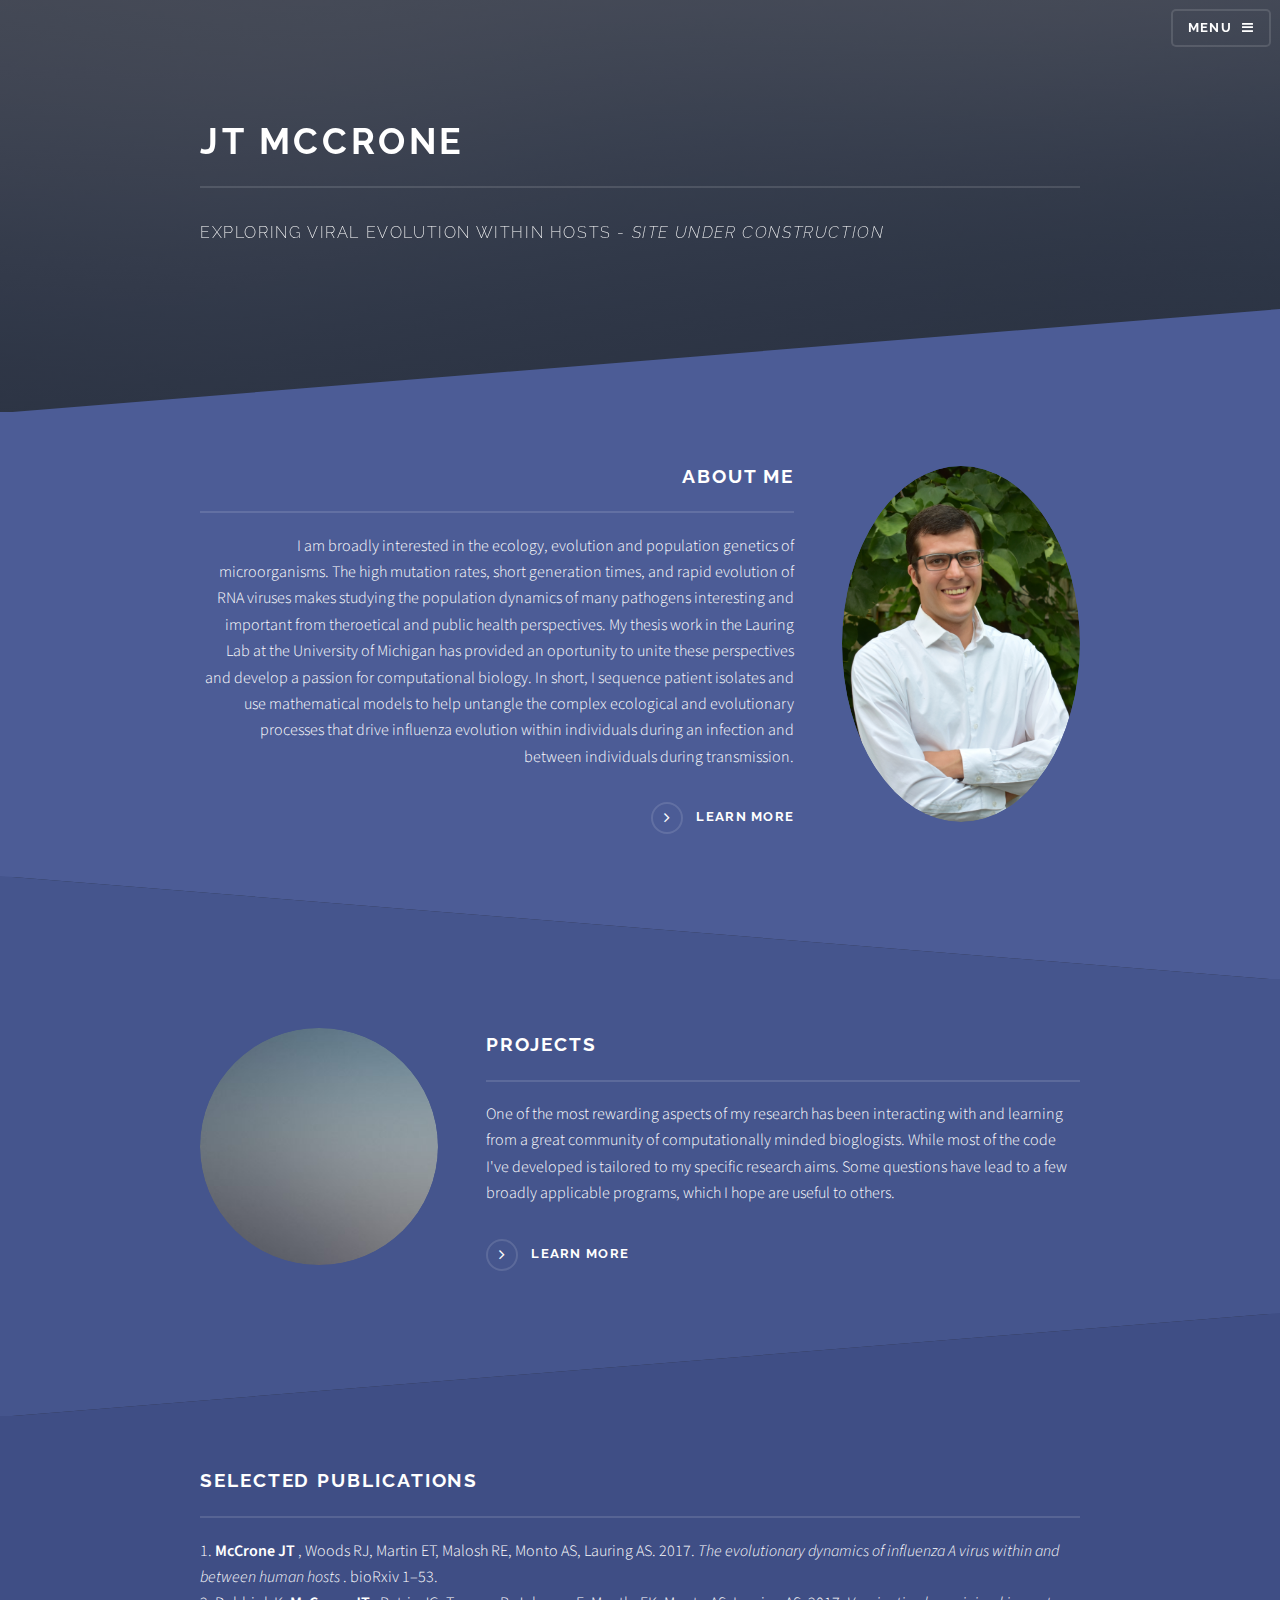
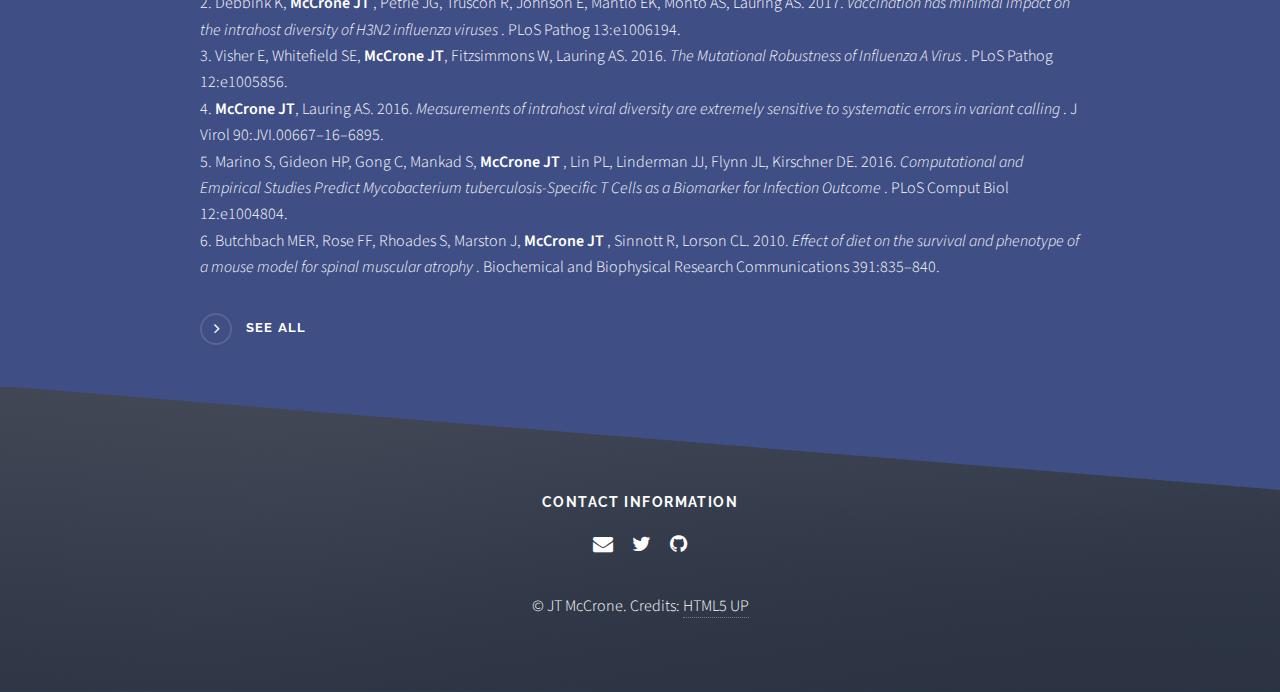
==== index.html @ f7bf87b3 "adding construction tag" ====
<!DOCTYPE HTML>
<!--
	Solid State by HTML5 UP
	html5up.net | @ajlkn
	Free for personal and commercial use under the CCA 3.0 license (html5up.net/license)
-->
<html>
	<head>
		<title> JT McCrone </title>
		<meta charset="utf-8" />
		<meta name="viewport" content="width=device-width, initial-scale=1" />
		<!--[if lte IE 8]><script src="assets/js/ie/html5shiv.js"></script><![endif]-->
		<link rel="stylesheet" href="assets/css/main.css" />
		<!--[if lte IE 9]><link rel="stylesheet" href="assets/css/ie9.css" /><![endif]-->
		<!--[if lte IE 8]><link rel="stylesheet" href="assets/css/ie8.css" /><![endif]-->
	</head>
	<body>

		<!-- Page Wrapper -->
			<div id="page-wrapper">

				<!-- Header -->
					<header id="header" class="alt">
						<h1><a href="index.html">JT McCrone</a></h1>
						<nav>
							<a href="#menu">Menu</a>
						</nav>
					</header>

				<!-- Menu -->
					<nav id="menu">
						<div class="inner">
							<h2>Menu</h2>
							<ul class="links">
								<li><a href="index.html">Home</a></li>
								<li><a href="generic.html">Generic</a></li>
								<li><a href="elements.html">Elements</a></li>
								<li><a href="#">Log In</a></li>
								<li><a href="#">Sign Up</a></li>
							</ul>
							<a href="#" class="close">Close</a>
						</div>
					</nav>

				<!-- Banner -->
					<section id="banner">
						<div class="inner">
							<!--<div class="logo"><span class="icon fa-sitemap"></span></div>-->
							<h2> JT McCrone </h2>
							<p>Exploring viral evolution within hosts - <em>Site under construction</em></p>
						</div>
					</section>

				<!-- Wrapper -->
					<section id="wrapper">

						<!-- One -->
							<section id="one" class="wrapper spotlight style1">
								<div class="inner">
									<a href="#" class="image"><img src="images/DSC_0481.jpg" alt="" /></a>
									<div class="content">
										<h2 class="major">About me</h2>
										<p> I am broadly interested in the ecology, evolution and population genetics of microorganisms. The high mutation rates, short generation times, and rapid evolution of RNA viruses makes studying the population dynamics of many pathogens interesting and important from theroetical and public health perspectives. My thesis work in the Lauring Lab at the University of Michigan has provided an oportunity to unite these perspectives and develop a passion for computational biology. In short, I sequence patient isolates and use mathematical models to help untangle the complex ecological and evolutionary processes that drive influenza evolution within individuals during an infection and between individuals during transmission. </p>
										<a href="#" class="special">Learn more</a>
									</div>
								</div>
							</section>

						<!-- Two -->
							<section id="two" class="wrapper alt spotlight style2">
								<div class="inner">
									 <a href="#" class="image"><img src="images/pic02.jpg" alt="" /></a> 
									<div class="content">
											<h2 class="major">Projects</h2>
										<p>One of the most rewarding aspects of my research has been interacting with and learning from a great community of computationally minded bioglogists. While most of the code I've developed is tailored to my specific research aims. Some questions have lead to a few broadly applicable programs, which I hope are useful to others. </p>
										<a href="https://github.com/jtmccr1" class="special">Learn more</a>
									</div>
								</div>
							</section>
						<!-- Three -->
							<section id="three" class="wrapper spotlight style3">
								<div class="inner">
									<div class="content">
										<h2 class="major"> Selected Publications</h2>
<p> 1.	<strong> McCrone JT </strong>, Woods RJ, Martin ET, Malosh RE, Monto AS, Lauring AS. 2017. <em>The evolutionary dynamics of influenza A virus within and between human hosts </em>. bioRxiv 1–53. </br>
2.	Debbink K, <strong>McCrone JT </strong>, Petrie JG, Truscon R, Johnson E, Mantlo EK, Monto AS, Lauring AS. 2017. <em>Vaccination has minimal impact on the intrahost diversity of H3N2 influenza viruses </em>. PLoS Pathog 13:e1006194. </br>
3.	Visher E, Whitefield SE, <strong> McCrone JT</strong>, Fitzsimmons W, Lauring AS. 2016. <em>The Mutational Robustness of Influenza A Virus </em>. PLoS Pathog 12:e1005856. </br>
4.	<strong> McCrone JT</strong>, Lauring AS. 2016. <em> Measurements of intrahost viral diversity are extremely sensitive to systematic errors in variant calling </em>. J Virol 90:JVI.00667–16–6895.</br>
5.	Marino S, Gideon HP, Gong C, Mankad S, <strong> McCrone JT </strong>, Lin PL, Linderman JJ, Flynn JL, Kirschner DE. 2016. <em> Computational and Empirical Studies Predict Mycobacterium tuberculosis-Specific T Cells as a Biomarker for Infection Outcome </em> . PLoS Comput Biol 12:e1004804.</br>
6.	Butchbach MER, Rose FF, Rhoades S, Marston J, <strong> McCrone JT </strong>, Sinnott R, Lorson CL. 2010. <em> Effect of diet on the survival and phenotype of a mouse model for spinal muscular atrophy </em>. Biochemical and Biophysical Research Communications 391:835–840. </p>
										<a href="https://scholar.google.com/citations?user=HDCpj5IAAAAJ&hl=en&citsig=AMstHGQBwgv67gTrCnXfxP-UuNE9uuhbTg" class="special">See all</a>
										
									</div>
								</div>
							</section>

					
				<footer id="footer">
      <h3> Contact information </h3>
				<ul class="icons">
				<li><a href="#" class="icon fa-envelope"><span class="label">email</span></a></li>
					<li><a href="https://twitter.com/McCroneIV" class="icon fa-twitter"><span class="label">Twitter</span></a></li>
          <li><a href="https://github.com/jtmccr1" class="icon fa-github"><span class="label">github</span></a></li>
				</ul> 
				<p class="copyright">&copy; JT McCrone. Credits: <a href="http://html5up.net">HTML5 UP</a></p>
			</footer>

		<!-- Scripts -->
			<script src="assets/js/skel.min.js"></script>
			<script src="assets/js/jquery.min.js"></script>
			<script src="assets/js/jquery.scrollex.min.js"></script>
			<script src="assets/js/util.js"></script>
			<!--[if lte IE 8]><script src="assets/js/ie/respond.min.js"></script><![endif]-->
			<script src="assets/js/main.js"></script>

	</body>
</html>
---- assets/css/main.css ----
@import url(font-awesome.min.css);
@import url("https://fonts.googleapis.com/css?family=Raleway:200,700|Source+Sans+Pro:300,600,300italic,600italic");

/*
	Solid State by HTML5 UP
	html5up.net | @ajlkn
	Free for personal and commercial use under the CCA 3.0 license (html5up.net/license)
*/

/* Reset */

	html, body, div, span, applet, object, iframe, h1, h2, h3, h4, h5, h6, p, blockquote, pre, a, abbr, acronym, address, big, cite, code, del, dfn, em, img, ins, kbd, q, s, samp, small, strike, strong, sub, sup, tt, var, b, u, i, center, dl, dt, dd, ol, ul, li, fieldset, form, label, legend, table, caption, tbody, tfoot, thead, tr, th, td, article, aside, canvas, details, embed, figure, figcaption, footer, header, hgroup, menu, nav, output, ruby, section, summary, time, mark, audio, video {
		margin: 0;
		padding: 0;
		border: 0;
		font-size: 100%;
		font: inherit;
		vertical-align: baseline;
	}

	article, aside, details, figcaption, figure, footer, header, hgroup, menu, nav, section {
		display: block;
	}

	body {
		line-height: 1;
	}

	ol, ul {
		list-style: none;
	}

	blockquote, q {
		quotes: none;
	}

	blockquote:before, blockquote:after, q:before, q:after {
		content: '';
		content: none;
	}

	table {
		border-collapse: collapse;
		border-spacing: 0;
	}

	body {
		-webkit-text-size-adjust: none;
	}

/* Box Model */

	*, *:before, *:after {
		-moz-box-sizing: border-box;
		-webkit-box-sizing: border-box;
		box-sizing: border-box;
	}

/* Grid */

	.row {
		border-bottom: solid 1px transparent;
		-moz-box-sizing: border-box;
		-webkit-box-sizing: border-box;
		box-sizing: border-box;
	}

	.row > * {
		float: left;
		-moz-box-sizing: border-box;
		-webkit-box-sizing: border-box;
		box-sizing: border-box;
	}

	.row:after, .row:before {
		content: '';
		display: block;
		clear: both;
		height: 0;
	}

	.row.uniform > * > :first-child {
		margin-top: 0;
	}

	.row.uniform > * > :last-child {
		margin-bottom: 0;
	}

	.row.\30 \25 > * {
		padding: 0 0 0 0em;
	}

	.row.\30 \25 {
		margin: 0 0 -1px 0em;
	}

	.row.uniform.\30 \25 > * {
		padding: 0em 0 0 0em;
	}

	.row.uniform.\30 \25 {
		margin: 0em 0 -1px 0em;
	}

	.row > * {
		padding: 0 0 0 1.75em;
	}

	.row {
		margin: 0 0 -1px -1.75em;
	}

	.row.uniform > * {
		padding: 1.75em 0 0 1.75em;
	}

	.row.uniform {
		margin: -1.75em 0 -1px -1.75em;
	}

	.row.\32 00\25 > * {
		padding: 0 0 0 3.5em;
	}

	.row.\32 00\25 {
		margin: 0 0 -1px -3.5em;
	}

	.row.uniform.\32 00\25 > * {
		padding: 3.5em 0 0 3.5em;
	}

	.row.uniform.\32 00\25 {
		margin: -3.5em 0 -1px -3.5em;
	}

	.row.\31 50\25 > * {
		padding: 0 0 0 2.625em;
	}

	.row.\31 50\25 {
		margin: 0 0 -1px -2.625em;
	}

	.row.uniform.\31 50\25 > * {
		padding: 2.625em 0 0 2.625em;
	}

	.row.uniform.\31 50\25 {
		margin: -2.625em 0 -1px -2.625em;
	}

	.row.\35 0\25 > * {
		padding: 0 0 0 0.875em;
	}

	.row.\35 0\25 {
		margin: 0 0 -1px -0.875em;
	}

	.row.uniform.\35 0\25 > * {
		padding: 0.875em 0 0 0.875em;
	}

	.row.uniform.\35 0\25 {
		margin: -0.875em 0 -1px -0.875em;
	}

	.row.\32 5\25 > * {
		padding: 0 0 0 0.4375em;
	}

	.row.\32 5\25 {
		margin: 0 0 -1px -0.4375em;
	}

	.row.uniform.\32 5\25 > * {
		padding: 0.4375em 0 0 0.4375em;
	}

	.row.uniform.\32 5\25 {
		margin: -0.4375em 0 -1px -0.4375em;
	}

	.\31 2u, .\31 2u\24 {
		width: 100%;
		clear: none;
		margin-left: 0;
	}

	.\31 1u, .\31 1u\24 {
		width: 91.6666666667%;
		clear: none;
		margin-left: 0;
	}

	.\31 0u, .\31 0u\24 {
		width: 83.3333333333%;
		clear: none;
		margin-left: 0;
	}

	.\39 u, .\39 u\24 {
		width: 75%;
		clear: none;
		margin-left: 0;
	}

	.\38 u, .\38 u\24 {
		width: 66.6666666667%;
		clear: none;
		margin-left: 0;
	}

	.\37 u, .\37 u\24 {
		width: 58.3333333333%;
		clear: none;
		margin-left: 0;
	}

	.\36 u, .\36 u\24 {
		width: 50%;
		clear: none;
		margin-left: 0;
	}

	.\35 u, .\35 u\24 {
		width: 41.6666666667%;
		clear: none;
		margin-left: 0;
	}

	.\34 u, .\34 u\24 {
		width: 33.3333333333%;
		clear: none;
		margin-left: 0;
	}

	.\33 u, .\33 u\24 {
		width: 25%;
		clear: none;
		margin-left: 0;
	}

	.\32 u, .\32 u\24 {
		width: 16.6666666667%;
		clear: none;
		margin-left: 0;
	}

	.\31 u, .\31 u\24 {
		width: 8.3333333333%;
		clear: none;
		margin-left: 0;
	}

	.\31 2u\24 + *,
	.\31 1u\24 + *,
	.\31 0u\24 + *,
	.\39 u\24 + *,
	.\38 u\24 + *,
	.\37 u\24 + *,
	.\36 u\24 + *,
	.\35 u\24 + *,
	.\34 u\24 + *,
	.\33 u\24 + *,
	.\32 u\24 + *,
	.\31 u\24 + * {
		clear: left;
	}

	.\-11u {
		margin-left: 91.66667%;
	}

	.\-10u {
		margin-left: 83.33333%;
	}

	.\-9u {
		margin-left: 75%;
	}

	.\-8u {
		margin-left: 66.66667%;
	}

	.\-7u {
		margin-left: 58.33333%;
	}

	.\-6u {
		margin-left: 50%;
	}

	.\-5u {
		margin-left: 41.66667%;
	}

	.\-4u {
		margin-left: 33.33333%;
	}

	.\-3u {
		margin-left: 25%;
	}

	.\-2u {
		margin-left: 16.66667%;
	}

	.\-1u {
		margin-left: 8.33333%;
	}

	@media screen and (max-width: 1680px) {

		.row > * {
			padding: 0 0 0 1.75em;
		}

		.row {
			margin: 0 0 -1px -1.75em;
		}

		.row.uniform > * {
			padding: 1.75em 0 0 1.75em;
		}

		.row.uniform {
			margin: -1.75em 0 -1px -1.75em;
		}

		.row.\32 00\25 > * {
			padding: 0 0 0 3.5em;
		}

		.row.\32 00\25 {
			margin: 0 0 -1px -3.5em;
		}

		.row.uniform.\32 00\25 > * {
			padding: 3.5em 0 0 3.5em;
		}

		.row.uniform.\32 00\25 {
			margin: -3.5em 0 -1px -3.5em;
		}

		.row.\31 50\25 > * {
			padding: 0 0 0 2.625em;
		}

		.row.\31 50\25 {
			margin: 0 0 -1px -2.625em;
		}

		.row.uniform.\31 50\25 > * {
			padding: 2.625em 0 0 2.625em;
		}

		.row.uniform.\31 50\25 {
			margin: -2.625em 0 -1px -2.625em;
		}

		.row.\35 0\25 > * {
			padding: 0 0 0 0.875em;
		}

		.row.\35 0\25 {
			margin: 0 0 -1px -0.875em;
		}

		.row.uniform.\35 0\25 > * {
			padding: 0.875em 0 0 0.875em;
		}

		.row.uniform.\35 0\25 {
			margin: -0.875em 0 -1px -0.875em;
		}

		.row.\32 5\25 > * {
			padding: 0 0 0 0.4375em;
		}

		.row.\32 5\25 {
			margin: 0 0 -1px -0.4375em;
		}

		.row.uniform.\32 5\25 > * {
			padding: 0.4375em 0 0 0.4375em;
		}

		.row.uniform.\32 5\25 {
			margin: -0.4375em 0 -1px -0.4375em;
		}

		.\31 2u\28xlarge\29, .\31 2u\24\28xlarge\29 {
			width: 100%;
			clear: none;
			margin-left: 0;
		}

		.\31 1u\28xlarge\29, .\31 1u\24\28xlarge\29 {
			width: 91.6666666667%;
			clear: none;
			margin-left: 0;
		}

		.\31 0u\28xlarge\29, .\31 0u\24\28xlarge\29 {
			width: 83.3333333333%;
			clear: none;
			margin-left: 0;
		}

		.\39 u\28xlarge\29, .\39 u\24\28xlarge\29 {
			width: 75%;
			clear: none;
			margin-left: 0;
		}

		.\38 u\28xlarge\29, .\38 u\24\28xlarge\29 {
			width: 66.6666666667%;
			clear: none;
			margin-left: 0;
		}

		.\37 u\28xlarge\29, .\37 u\24\28xlarge\29 {
			width: 58.3333333333%;
			clear: none;
			margin-left: 0;
		}

		.\36 u\28xlarge\29, .\36 u\24\28xlarge\29 {
			width: 50%;
			clear: none;
			margin-left: 0;
		}

		.\35 u\28xlarge\29, .\35 u\24\28xlarge\29 {
			width: 41.6666666667%;
			clear: none;
			margin-left: 0;
		}

		.\34 u\28xlarge\29, .\34 u\24\28xlarge\29 {
			width: 33.3333333333%;
			clear: none;
			margin-left: 0;
		}

		.\33 u\28xlarge\29, .\33 u\24\28xlarge\29 {
			width: 25%;
			clear: none;
			margin-left: 0;
		}

		.\32 u\28xlarge\29, .\32 u\24\28xlarge\29 {
			width: 16.6666666667%;
			clear: none;
			margin-left: 0;
		}

		.\31 u\28xlarge\29, .\31 u\24\28xlarge\29 {
			width: 8.3333333333%;
			clear: none;
			margin-left: 0;
		}

		.\31 2u\24\28xlarge\29 + *,
		.\31 1u\24\28xlarge\29 + *,
		.\31 0u\24\28xlarge\29 + *,
		.\39 u\24\28xlarge\29 + *,
		.\38 u\24\28xlarge\29 + *,
		.\37 u\24\28xlarge\29 + *,
		.\36 u\24\28xlarge\29 + *,
		.\35 u\24\28xlarge\29 + *,
		.\34 u\24\28xlarge\29 + *,
		.\33 u\24\28xlarge\29 + *,
		.\32 u\24\28xlarge\29 + *,
		.\31 u\24\28xlarge\29 + * {
			clear: left;
		}

		.\-11u\28xlarge\29 {
			margin-left: 91.66667%;
		}

		.\-10u\28xlarge\29 {
			margin-left: 83.33333%;
		}

		.\-9u\28xlarge\29 {
			margin-left: 75%;
		}

		.\-8u\28xlarge\29 {
			margin-left: 66.66667%;
		}

		.\-7u\28xlarge\29 {
			margin-left: 58.33333%;
		}

		.\-6u\28xlarge\29 {
			margin-left: 50%;
		}

		.\-5u\28xlarge\29 {
			margin-left: 41.66667%;
		}

		.\-4u\28xlarge\29 {
			margin-left: 33.33333%;
		}

		.\-3u\28xlarge\29 {
			margin-left: 25%;
		}

		.\-2u\28xlarge\29 {
			margin-left: 16.66667%;
		}

		.\-1u\28xlarge\29 {
			margin-left: 8.33333%;
		}

	}

	@media screen and (max-width: 1280px) {

		.row > * {
			padding: 0 0 0 1.75em;
		}

		.row {
			margin: 0 0 -1px -1.75em;
		}

		.row.uniform > * {
			padding: 1.75em 0 0 1.75em;
		}

		.row.uniform {
			margin: -1.75em 0 -1px -1.75em;
		}

		.row.\32 00\25 > * {
			padding: 0 0 0 3.5em;
		}

		.row.\32 00\25 {
			margin: 0 0 -1px -3.5em;
		}

		.row.uniform.\32 00\25 > * {
			padding: 3.5em 0 0 3.5em;
		}

		.row.uniform.\32 00\25 {
			margin: -3.5em 0 -1px -3.5em;
		}

		.row.\31 50\25 > * {
			padding: 0 0 0 2.625em;
		}

		.row.\31 50\25 {
			margin: 0 0 -1px -2.625em;
		}

		.row.uniform.\31 50\25 > * {
			padding: 2.625em 0 0 2.625em;
		}

		.row.uniform.\31 50\25 {
			margin: -2.625em 0 -1px -2.625em;
		}

		.row.\35 0\25 > * {
			padding: 0 0 0 0.875em;
		}

		.row.\35 0\25 {
			margin: 0 0 -1px -0.875em;
		}

		.row.uniform.\35 0\25 > * {
			padding: 0.875em 0 0 0.875em;
		}

		.row.uniform.\35 0\25 {
			margin: -0.875em 0 -1px -0.875em;
		}

		.row.\32 5\25 > * {
			padding: 0 0 0 0.4375em;
		}

		.row.\32 5\25 {
			margin: 0 0 -1px -0.4375em;
		}

		.row.uniform.\32 5\25 > * {
			padding: 0.4375em 0 0 0.4375em;
		}

		.row.uniform.\32 5\25 {
			margin: -0.4375em 0 -1px -0.4375em;
		}

		.\31 2u\28large\29, .\31 2u\24\28large\29 {
			width: 100%;
			clear: none;
			margin-left: 0;
		}

		.\31 1u\28large\29, .\31 1u\24\28large\29 {
			width: 91.6666666667%;
			clear: none;
			margin-left: 0;
		}

		.\31 0u\28large\29, .\31 0u\24\28large\29 {
			width: 83.3333333333%;
			clear: none;
			margin-left: 0;
		}

		.\39 u\28large\29, .\39 u\24\28large\29 {
			width: 75%;
			clear: none;
			margin-left: 0;
		}

		.\38 u\28large\29, .\38 u\24\28large\29 {
			width: 66.6666666667%;
			clear: none;
			margin-left: 0;
		}

		.\37 u\28large\29, .\37 u\24\28large\29 {
			width: 58.3333333333%;
			clear: none;
			margin-left: 0;
		}

		.\36 u\28large\29, .\36 u\24\28large\29 {
			width: 50%;
			clear: none;
			margin-left: 0;
		}

		.\35 u\28large\29, .\35 u\24\28large\29 {
			width: 41.6666666667%;
			clear: none;
			margin-left: 0;
		}

		.\34 u\28large\29, .\34 u\24\28large\29 {
			width: 33.3333333333%;
			clear: none;
			margin-left: 0;
		}

		.\33 u\28large\29, .\33 u\24\28large\29 {
			width: 25%;
			clear: none;
			margin-left: 0;
		}

		.\32 u\28large\29, .\32 u\24\28large\29 {
			width: 16.6666666667%;
			clear: none;
			margin-left: 0;
		}

		.\31 u\28large\29, .\31 u\24\28large\29 {
			width: 8.3333333333%;
			clear: none;
			margin-left: 0;
		}

		.\31 2u\24\28large\29 + *,
		.\31 1u\24\28large\29 + *,
		.\31 0u\24\28large\29 + *,
		.\39 u\24\28large\29 + *,
		.\38 u\24\28large\29 + *,
		.\37 u\24\28large\29 + *,
		.\36 u\24\28large\29 + *,
		.\35 u\24\28large\29 + *,
		.\34 u\24\28large\29 + *,
		.\33 u\24\28large\29 + *,
		.\32 u\24\28large\29 + *,
		.\31 u\24\28large\29 + * {
			clear: left;
		}

		.\-11u\28large\29 {
			margin-left: 91.66667%;
		}

		.\-10u\28large\29 {
			margin-left: 83.33333%;
		}

		.\-9u\28large\29 {
			margin-left: 75%;
		}

		.\-8u\28large\29 {
			margin-left: 66.66667%;
		}

		.\-7u\28large\29 {
			margin-left: 58.33333%;
		}

		.\-6u\28large\29 {
			margin-left: 50%;
		}

		.\-5u\28large\29 {
			margin-left: 41.66667%;
		}

		.\-4u\28large\29 {
			margin-left: 33.33333%;
		}

		.\-3u\28large\29 {
			margin-left: 25%;
		}

		.\-2u\28large\29 {
			margin-left: 16.66667%;
		}

		.\-1u\28large\29 {
			margin-left: 8.33333%;
		}

	}

	@media screen and (max-width: 980px) {

		.row > * {
			padding: 0 0 0 1.75em;
		}

		.row {
			margin: 0 0 -1px -1.75em;
		}

		.row.uniform > * {
			padding: 1.75em 0 0 1.75em;
		}

		.row.uniform {
			margin: -1.75em 0 -1px -1.75em;
		}

		.row.\32 00\25 > * {
			padding: 0 0 0 3.5em;
		}

		.row.\32 00\25 {
			margin: 0 0 -1px -3.5em;
		}

		.row.uniform.\32 00\25 > * {
			padding: 3.5em 0 0 3.5em;
		}

		.row.uniform.\32 00\25 {
			margin: -3.5em 0 -1px -3.5em;
		}

		.row.\31 50\25 > * {
			padding: 0 0 0 2.625em;
		}

		.row.\31 50\25 {
			margin: 0 0 -1px -2.625em;
		}

		.row.uniform.\31 50\25 > * {
			padding: 2.625em 0 0 2.625em;
		}

		.row.uniform.\31 50\25 {
			margin: -2.625em 0 -1px -2.625em;
		}

		.row.\35 0\25 > * {
			padding: 0 0 0 0.875em;
		}

		.row.\35 0\25 {
			margin: 0 0 -1px -0.875em;
		}

		.row.uniform.\35 0\25 > * {
			padding: 0.875em 0 0 0.875em;
		}

		.row.uniform.\35 0\25 {
			margin: -0.875em 0 -1px -0.875em;
		}

		.row.\32 5\25 > * {
			padding: 0 0 0 0.4375em;
		}

		.row.\32 5\25 {
			margin: 0 0 -1px -0.4375em;
		}

		.row.uniform.\32 5\25 > * {
			padding: 0.4375em 0 0 0.4375em;
		}

		.row.uniform.\32 5\25 {
			margin: -0.4375em 0 -1px -0.4375em;
		}

		.\31 2u\28medium\29, .\31 2u\24\28medium\29 {
			width: 100%;
			clear: none;
			margin-left: 0;
		}

		.\31 1u\28medium\29, .\31 1u\24\28medium\29 {
			width: 91.6666666667%;
			clear: none;
			margin-left: 0;
		}

		.\31 0u\28medium\29, .\31 0u\24\28medium\29 {
			width: 83.3333333333%;
			clear: none;
			margin-left: 0;
		}

		.\39 u\28medium\29, .\39 u\24\28medium\29 {
			width: 75%;
			clear: none;
			margin-left: 0;
		}

		.\38 u\28medium\29, .\38 u\24\28medium\29 {
			width: 66.6666666667%;
			clear: none;
			margin-left: 0;
		}

		.\37 u\28medium\29, .\37 u\24\28medium\29 {
			width: 58.3333333333%;
			clear: none;
			margin-left: 0;
		}

		.\36 u\28medium\29, .\36 u\24\28medium\29 {
			width: 50%;
			clear: none;
			margin-left: 0;
		}

		.\35 u\28medium\29, .\35 u\24\28medium\29 {
			width: 41.6666666667%;
			clear: none;
			margin-left: 0;
		}

		.\34 u\28medium\29, .\34 u\24\28medium\29 {
			width: 33.3333333333%;
			clear: none;
			margin-left: 0;
		}

		.\33 u\28medium\29, .\33 u\24\28medium\29 {
			width: 25%;
			clear: none;
			margin-left: 0;
		}

		.\32 u\28medium\29, .\32 u\24\28medium\29 {
			width: 16.6666666667%;
			clear: none;
			margin-left: 0;
		}

		.\31 u\28medium\29, .\31 u\24\28medium\29 {
			width: 8.3333333333%;
			clear: none;
			margin-left: 0;
		}

		.\31 2u\24\28medium\29 + *,
		.\31 1u\24\28medium\29 + *,
		.\31 0u\24\28medium\29 + *,
		.\39 u\24\28medium\29 + *,
		.\38 u\24\28medium\29 + *,
		.\37 u\24\28medium\29 + *,
		.\36 u\24\28medium\29 + *,
		.\35 u\24\28medium\29 + *,
		.\34 u\24\28medium\29 + *,
		.\33 u\24\28medium\29 + *,
		.\32 u\24\28medium\29 + *,
		.\31 u\24\28medium\29 + * {
			clear: left;
		}

		.\-11u\28medium\29 {
			margin-left: 91.66667%;
		}

		.\-10u\28medium\29 {
			margin-left: 83.33333%;
		}

		.\-9u\28medium\29 {
			margin-left: 75%;
		}

		.\-8u\28medium\29 {
			margin-left: 66.66667%;
		}

		.\-7u\28medium\29 {
			margin-left: 58.33333%;
		}

		.\-6u\28medium\29 {
			margin-left: 50%;
		}

		.\-5u\28medium\29 {
			margin-left: 41.66667%;
		}

		.\-4u\28medium\29 {
			margin-left: 33.33333%;
		}

		.\-3u\28medium\29 {
			margin-left: 25%;
		}

		.\-2u\28medium\29 {
			margin-left: 16.66667%;
		}

		.\-1u\28medium\29 {
			margin-left: 8.33333%;
		}

	}

	@media screen and (max-width: 736px) {

		.row > * {
			padding: 0 0 0 1.25em;
		}

		.row {
			margin: 0 0 -1px -1.25em;
		}

		.row.uniform > * {
			padding: 1.25em 0 0 1.25em;
		}

		.row.uniform {
			margin: -1.25em 0 -1px -1.25em;
		}

		.row.\32 00\25 > * {
			padding: 0 0 0 2.5em;
		}

		.row.\32 00\25 {
			margin: 0 0 -1px -2.5em;
		}

		.row.uniform.\32 00\25 > * {
			padding: 2.5em 0 0 2.5em;
		}

		.row.uniform.\32 00\25 {
			margin: -2.5em 0 -1px -2.5em;
		}

		.row.\31 50\25 > * {
			padding: 0 0 0 1.875em;
		}

		.row.\31 50\25 {
			margin: 0 0 -1px -1.875em;
		}

		.row.uniform.\31 50\25 > * {
			padding: 1.875em 0 0 1.875em;
		}

		.row.uniform.\31 50\25 {
			margin: -1.875em 0 -1px -1.875em;
		}

		.row.\35 0\25 > * {
			padding: 0 0 0 0.625em;
		}

		.row.\35 0\25 {
			margin: 0 0 -1px -0.625em;
		}

		.row.uniform.\35 0\25 > * {
			padding: 0.625em 0 0 0.625em;
		}

		.row.uniform.\35 0\25 {
			margin: -0.625em 0 -1px -0.625em;
		}

		.row.\32 5\25 > * {
			padding: 0 0 0 0.3125em;
		}

		.row.\32 5\25 {
			margin: 0 0 -1px -0.3125em;
		}

		.row.uniform.\32 5\25 > * {
			padding: 0.3125em 0 0 0.3125em;
		}

		.row.uniform.\32 5\25 {
			margin: -0.3125em 0 -1px -0.3125em;
		}

		.\31 2u\28small\29, .\31 2u\24\28small\29 {
			width: 100%;
			clear: none;
			margin-left: 0;
		}

		.\31 1u\28small\29, .\31 1u\24\28small\29 {
			width: 91.6666666667%;
			clear: none;
			margin-left: 0;
		}

		.\31 0u\28small\29, .\31 0u\24\28small\29 {
			width: 83.3333333333%;
			clear: none;
			margin-left: 0;
		}

		.\39 u\28small\29, .\39 u\24\28small\29 {
			width: 75%;
			clear: none;
			margin-left: 0;
		}

		.\38 u\28small\29, .\38 u\24\28small\29 {
			width: 66.6666666667%;
			clear: none;
			margin-left: 0;
		}

		.\37 u\28small\29, .\37 u\24\28small\29 {
			width: 58.3333333333%;
			clear: none;
			margin-left: 0;
		}

		.\36 u\28small\29, .\36 u\24\28small\29 {
			width: 50%;
			clear: none;
			margin-left: 0;
		}

		.\35 u\28small\29, .\35 u\24\28small\29 {
			width: 41.6666666667%;
			clear: none;
			margin-left: 0;
		}

		.\34 u\28small\29, .\34 u\24\28small\29 {
			width: 33.3333333333%;
			clear: none;
			margin-left: 0;
		}

		.\33 u\28small\29, .\33 u\24\28small\29 {
			width: 25%;
			clear: none;
			margin-left: 0;
		}

		.\32 u\28small\29, .\32 u\24\28small\29 {
			width: 16.6666666667%;
			clear: none;
			margin-left: 0;
		}

		.\31 u\28small\29, .\31 u\24\28small\29 {
			width: 8.3333333333%;
			clear: none;
			margin-left: 0;
		}

		.\31 2u\24\28small\29 + *,
		.\31 1u\24\28small\29 + *,
		.\31 0u\24\28small\29 + *,
		.\39 u\24\28small\29 + *,
		.\38 u\24\28small\29 + *,
		.\37 u\24\28small\29 + *,
		.\36 u\24\28small\29 + *,
		.\35 u\24\28small\29 + *,
		.\34 u\24\28small\29 + *,
		.\33 u\24\28small\29 + *,
		.\32 u\24\28small\29 + *,
		.\31 u\24\28small\29 + * {
			clear: left;
		}

		.\-11u\28small\29 {
			margin-left: 91.66667%;
		}

		.\-10u\28small\29 {
			margin-left: 83.33333%;
		}

		.\-9u\28small\29 {
			margin-left: 75%;
		}

		.\-8u\28small\29 {
			margin-left: 66.66667%;
		}

		.\-7u\28small\29 {
			margin-left: 58.33333%;
		}

		.\-6u\28small\29 {
			margin-left: 50%;
		}

		.\-5u\28small\29 {
			margin-left: 41.66667%;
		}

		.\-4u\28small\29 {
			margin-left: 33.33333%;
		}

		.\-3u\28small\29 {
			margin-left: 25%;
		}

		.\-2u\28small\29 {
			margin-left: 16.66667%;
		}

		.\-1u\28small\29 {
			margin-left: 8.33333%;
		}

	}

	@media screen and (max-width: 640px) {

		.row > * {
			padding: 0 0 0 1.25em;
		}

		.row {
			margin: 0 0 -1px -1.25em;
		}

		.row.uniform > * {
			padding: 1.25em 0 0 1.25em;
		}

		.row.uniform {
			margin: -1.25em 0 -1px -1.25em;
		}

		.row.\32 00\25 > * {
			padding: 0 0 0 2.5em;
		}

		.row.\32 00\25 {
			margin: 0 0 -1px -2.5em;
		}

		.row.uniform.\32 00\25 > * {
			padding: 2.5em 0 0 2.5em;
		}

		.row.uniform.\32 00\25 {
			margin: -2.5em 0 -1px -2.5em;
		}

		.row.\31 50\25 > * {
			padding: 0 0 0 1.875em;
		}

		.row.\31 50\25 {
			margin: 0 0 -1px -1.875em;
		}

		.row.uniform.\31 50\25 > * {
			padding: 1.875em 0 0 1.875em;
		}

		.row.uniform.\31 50\25 {
			margin: -1.875em 0 -1px -1.875em;
		}

		.row.\35 0\25 > * {
			padding: 0 0 0 0.625em;
		}

		.row.\35 0\25 {
			margin: 0 0 -1px -0.625em;
		}

		.row.uniform.\35 0\25 > * {
			padding: 0.625em 0 0 0.625em;
		}

		.row.uniform.\35 0\25 {
			margin: -0.625em 0 -1px -0.625em;
		}

		.row.\32 5\25 > * {
			padding: 0 0 0 0.3125em;
		}

		.row.\32 5\25 {
			margin: 0 0 -1px -0.3125em;
		}

		.row.uniform.\32 5\25 > * {
			padding: 0.3125em 0 0 0.3125em;
		}

		.row.uniform.\32 5\25 {
			margin: -0.3125em 0 -1px -0.3125em;
		}

		.\31 2u\28xsmall\29, .\31 2u\24\28xsmall\29 {
			width: 100%;
			clear: none;
			margin-left: 0;
		}

		.\31 1u\28xsmall\29, .\31 1u\24\28xsmall\29 {
			width: 91.6666666667%;
			clear: none;
			margin-left: 0;
		}

		.\31 0u\28xsmall\29, .\31 0u\24\28xsmall\29 {
			width: 83.3333333333%;
			clear: none;
			margin-left: 0;
		}

		.\39 u\28xsmall\29, .\39 u\24\28xsmall\29 {
			width: 75%;
			clear: none;
			margin-left: 0;
		}

		.\38 u\28xsmall\29, .\38 u\24\28xsmall\29 {
			width: 66.6666666667%;
			clear: none;
			margin-left: 0;
		}

		.\37 u\28xsmall\29, .\37 u\24\28xsmall\29 {
			width: 58.3333333333%;
			clear: none;
			margin-left: 0;
		}

		.\36 u\28xsmall\29, .\36 u\24\28xsmall\29 {
			width: 50%;
			clear: none;
			margin-left: 0;
		}

		.\35 u\28xsmall\29, .\35 u\24\28xsmall\29 {
			width: 41.6666666667%;
			clear: none;
			margin-left: 0;
		}

		.\34 u\28xsmall\29, .\34 u\24\28xsmall\29 {
			width: 33.3333333333%;
			clear: none;
			margin-left: 0;
		}

		.\33 u\28xsmall\29, .\33 u\24\28xsmall\29 {
			width: 25%;
			clear: none;
			margin-left: 0;
		}

		.\32 u\28xsmall\29, .\32 u\24\28xsmall\29 {
			width: 16.6666666667%;
			clear: none;
			margin-left: 0;
		}

		.\31 u\28xsmall\29, .\31 u\24\28xsmall\29 {
			width: 8.3333333333%;
			clear: none;
			margin-left: 0;
		}

		.\31 2u\24\28xsmall\29 + *,
		.\31 1u\24\28xsmall\29 + *,
		.\31 0u\24\28xsmall\29 + *,
		.\39 u\24\28xsmall\29 + *,
		.\38 u\24\28xsmall\29 + *,
		.\37 u\24\28xsmall\29 + *,
		.\36 u\24\28xsmall\29 + *,
		.\35 u\24\28xsmall\29 + *,
		.\34 u\24\28xsmall\29 + *,
		.\33 u\24\28xsmall\29 + *,
		.\32 u\24\28xsmall\29 + *,
		.\31 u\24\28xsmall\29 + * {
			clear: left;
		}

		.\-11u\28xsmall\29 {
			margin-left: 91.66667%;
		}

		.\-10u\28xsmall\29 {
			margin-left: 83.33333%;
		}

		.\-9u\28xsmall\29 {
			margin-left: 75%;
		}

		.\-8u\28xsmall\29 {
			margin-left: 66.66667%;
		}

		.\-7u\28xsmall\29 {
			margin-left: 58.33333%;
		}

		.\-6u\28xsmall\29 {
			margin-left: 50%;
		}

		.\-5u\28xsmall\29 {
			margin-left: 41.66667%;
		}

		.\-4u\28xsmall\29 {
			margin-left: 33.33333%;
		}

		.\-3u\28xsmall\29 {
			margin-left: 25%;
		}

		.\-2u\28xsmall\29 {
			margin-left: 16.66667%;
		}

		.\-1u\28xsmall\29 {
			margin-left: 8.33333%;
		}

	}

	@media screen and (max-width: 360px) {

		.row > * {
			padding: 0 0 0 1.25em;
		}

		.row {
			margin: 0 0 -1px -1.25em;
		}

		.row.uniform > * {
			padding: 1.25em 0 0 1.25em;
		}

		.row.uniform {
			margin: -1.25em 0 -1px -1.25em;
		}

		.row.\32 00\25 > * {
			padding: 0 0 0 2.5em;
		}

		.row.\32 00\25 {
			margin: 0 0 -1px -2.5em;
		}

		.row.uniform.\32 00\25 > * {
			padding: 2.5em 0 0 2.5em;
		}

		.row.uniform.\32 00\25 {
			margin: -2.5em 0 -1px -2.5em;
		}

		.row.\31 50\25 > * {
			padding: 0 0 0 1.875em;
		}

		.row.\31 50\25 {
			margin: 0 0 -1px -1.875em;
		}

		.row.uniform.\31 50\25 > * {
			padding: 1.875em 0 0 1.875em;
		}

		.row.uniform.\31 50\25 {
			margin: -1.875em 0 -1px -1.875em;
		}

		.row.\35 0\25 > * {
			padding: 0 0 0 0.625em;
		}

		.row.\35 0\25 {
			margin: 0 0 -1px -0.625em;
		}

		.row.uniform.\35 0\25 > * {
			padding: 0.625em 0 0 0.625em;
		}

		.row.uniform.\35 0\25 {
			margin: -0.625em 0 -1px -0.625em;
		}

		.row.\32 5\25 > * {
			padding: 0 0 0 0.3125em;
		}

		.row.\32 5\25 {
			margin: 0 0 -1px -0.3125em;
		}

		.row.uniform.\32 5\25 > * {
			padding: 0.3125em 0 0 0.3125em;
		}

		.row.uniform.\32 5\25 {
			margin: -0.3125em 0 -1px -0.3125em;
		}

		.\31 2u\28xxsmall\29, .\31 2u\24\28xxsmall\29 {
			width: 100%;
			clear: none;
			margin-left: 0;
		}

		.\31 1u\28xxsmall\29, .\31 1u\24\28xxsmall\29 {
			width: 91.6666666667%;
			clear: none;
			margin-left: 0;
		}

		.\31 0u\28xxsmall\29, .\31 0u\24\28xxsmall\29 {
			width: 83.3333333333%;
			clear: none;
			margin-left: 0;
		}

		.\39 u\28xxsmall\29, .\39 u\24\28xxsmall\29 {
			width: 75%;
			clear: none;
			margin-left: 0;
		}

		.\38 u\28xxsmall\29, .\38 u\24\28xxsmall\29 {
			width: 66.6666666667%;
			clear: none;
			margin-left: 0;
		}

		.\37 u\28xxsmall\29, .\37 u\24\28xxsmall\29 {
			width: 58.3333333333%;
			clear: none;
			margin-left: 0;
		}

		.\36 u\28xxsmall\29, .\36 u\24\28xxsmall\29 {
			width: 50%;
			clear: none;
			margin-left: 0;
		}

		.\35 u\28xxsmall\29, .\35 u\24\28xxsmall\29 {
			width: 41.6666666667%;
			clear: none;
			margin-left: 0;
		}

		.\34 u\28xxsmall\29, .\34 u\24\28xxsmall\29 {
			width: 33.3333333333%;
			clear: none;
			margin-left: 0;
		}

		.\33 u\28xxsmall\29, .\33 u\24\28xxsmall\29 {
			width: 25%;
			clear: none;
			margin-left: 0;
		}

		.\32 u\28xxsmall\29, .\32 u\24\28xxsmall\29 {
			width: 16.6666666667%;
			clear: none;
			margin-left: 0;
		}

		.\31 u\28xxsmall\29, .\31 u\24\28xxsmall\29 {
			width: 8.3333333333%;
			clear: none;
			margin-left: 0;
		}

		.\31 2u\24\28xxsmall\29 + *,
		.\31 1u\24\28xxsmall\29 + *,
		.\31 0u\24\28xxsmall\29 + *,
		.\39 u\24\28xxsmall\29 + *,
		.\38 u\24\28xxsmall\29 + *,
		.\37 u\24\28xxsmall\29 + *,
		.\36 u\24\28xxsmall\29 + *,
		.\35 u\24\28xxsmall\29 + *,
		.\34 u\24\28xxsmall\29 + *,
		.\33 u\24\28xxsmall\29 + *,
		.\32 u\24\28xxsmall\29 + *,
		.\31 u\24\28xxsmall\29 + * {
			clear: left;
		}

		.\-11u\28xxsmall\29 {
			margin-left: 91.66667%;
		}

		.\-10u\28xxsmall\29 {
			margin-left: 83.33333%;
		}

		.\-9u\28xxsmall\29 {
			margin-left: 75%;
		}

		.\-8u\28xxsmall\29 {
			margin-left: 66.66667%;
		}

		.\-7u\28xxsmall\29 {
			margin-left: 58.33333%;
		}

		.\-6u\28xxsmall\29 {
			margin-left: 50%;
		}

		.\-5u\28xxsmall\29 {
			margin-left: 41.66667%;
		}

		.\-4u\28xxsmall\29 {
			margin-left: 33.33333%;
		}

		.\-3u\28xxsmall\29 {
			margin-left: 25%;
		}

		.\-2u\28xxsmall\29 {
			margin-left: 16.66667%;
		}

		.\-1u\28xxsmall\29 {
			margin-left: 8.33333%;
		}

	}

/* Basic */

	@-ms-viewport {
		width: device-width;
	}

	body {
		-ms-overflow-style: scrollbar;
	}

	@media screen and (max-width: 640px) {

		html, body {
			min-width: 320px;
		}

	}

	body {
		background-color: #2e3141;
		background-image: linear-gradient(to top, rgba(46, 49, 65, 0.8), rgba(46, 49, 65, 0.8)), url("../../images/bg.jpg");
		background-size: auto, cover;
		background-attachment: fixed, fixed;
		background-position: center, center;
	}

		body.is-loading *, body.is-loading *:before, body.is-loading *:after {
			-moz-animation: none !important;
			-webkit-animation: none !important;
			-ms-animation: none !important;
			animation: none !important;
			-moz-transition: none !important;
			-webkit-transition: none !important;
			-ms-transition: none !important;
			transition: none !important;
		}

/* Type */

	body, input, select, textarea {
		color: #ffffff;
		font-family: "Source Sans Pro", Helvetica, sans-serif;
		font-size: 16.5pt;
		font-weight: 300;
		line-height: 1.65;
	}

		@media screen and (max-width: 1680px) {

			body, input, select, textarea {
				font-size: 13pt;
			}

		}

		@media screen and (max-width: 1280px) {

			body, input, select, textarea {
				font-size: 12pt;
			}

		}

		@media screen and (max-width: 980px) {

			body, input, select, textarea {
				font-size: 12pt;
			}

		}

		@media screen and (max-width: 736px) {

			body, input, select, textarea {
				font-size: 12pt;
			}

		}

		@media screen and (max-width: 640px) {

			body, input, select, textarea {
				font-size: 12pt;
			}

		}

	a {
		-moz-transition: color 0.2s ease-in-out, border-bottom-color 0.2s ease-in-out;
		-webkit-transition: color 0.2s ease-in-out, border-bottom-color 0.2s ease-in-out;
		-ms-transition: color 0.2s ease-in-out, border-bottom-color 0.2s ease-in-out;
		transition: color 0.2s ease-in-out, border-bottom-color 0.2s ease-in-out;
		border-bottom: dotted 1px rgba(255, 255, 255, 0.35);
		color: #ffffff;
		text-decoration: none;
	}

		a:hover {
			border-bottom-color: transparent;
			color: #ffffff !important;
		}

		a.special:not(.button) {
			text-decoration: none;
			border-bottom: 0;
			display: block;
			font-family: Raleway, Helvetica, sans-serif;
			font-size: 0.8em;
			font-weight: 700;
			letter-spacing: 0.1em;
			margin: 0 0 2em 0;
			text-transform: uppercase;
		}

			a.special:not(.button):before {
				-moz-osx-font-smoothing: grayscale;
				-webkit-font-smoothing: antialiased;
				font-family: FontAwesome;
				font-style: normal;
				font-weight: normal;
				text-transform: none !important;
			}

			a.special:not(.button):before {
				-moz-transition: background-color 0.2s ease-in-out;
				-webkit-transition: background-color 0.2s ease-in-out;
				-ms-transition: background-color 0.2s ease-in-out;
				transition: background-color 0.2s ease-in-out;
				border-radius: 100%;
				border: solid 2px rgba(255, 255, 255, 0.125);
				content: '\f105';
				display: inline-block;
				font-size: 1.25em;
				height: 2em;
				line-height: 1.65em;
				margin-right: 0.85em;
				text-align: center;
				text-indent: 0.15em;
				vertical-align: middle;
				width: 2em;
			}

			a.special:not(.button):hover:before {
				background-color: rgba(255, 255, 255, 0.025);
			}

			a.special:not(.button):active:before {
				background-color: rgba(255, 255, 255, 0.075);
			}

	strong, b {
		color: #ffffff;
		font-weight: 600;
	}

	em, i {
		font-style: italic;
	}

	p {
		margin: 0 0 2em 0;
	}

	h1, h2, h3, h4, h5, h6 {
		color: #ffffff;
		font-family: Raleway, Helvetica, sans-serif;
		font-weight: 700;
		letter-spacing: 0.1em;
		margin: 0 0 1em 0;
		text-transform: uppercase;
	}

		h1 a, h2 a, h3 a, h4 a, h5 a, h6 a {
			color: inherit;
			text-decoration: none;
		}

		h1 span, h2 span, h3 span, h4 span, h5 span, h6 span {
			font-weight: 200;
		}

		h1.major, h2.major, h3.major, h4.major, h5.major, h6.major {
			padding-bottom: 1em;
			border-bottom: solid 2px rgba(255, 255, 255, 0.125);
		}

	h2 {
		font-size: 1.2em;
	}

	h3 {
		font-size: 0.9em;
	}

	h4 {
		font-size: 0.7em;
	}

	h5 {
		font-size: 0.7em;
	}

	h6 {
		font-size: 0.7em;
	}

	@media screen and (max-width: 736px) {

		h2 {
			font-size: 1em;
		}

		h3 {
			font-size: 0.8em;
		}

	}

	sub {
		font-size: 0.8em;
		position: relative;
		top: 0.5em;
	}

	sup {
		font-size: 0.8em;
		position: relative;
		top: -0.5em;
	}

	blockquote {
		border-left: solid 4px rgba(255, 255, 255, 0.125);
		font-style: italic;
		margin: 0 0 2em 0;
		padding: 0.5em 0 0.5em 2em;
	}

	code {
		background: rgba(255, 255, 255, 0.025);
		border-radius: 5px;
		border: solid 2px rgba(255, 255, 255, 0.125);
		font-family: "Courier New", monospace;
		font-size: 0.9em;
		margin: 0 0.25em;
		padding: 0.25em 0.65em;
	}

	pre {
		-webkit-overflow-scrolling: touch;
		font-family: "Courier New", monospace;
		font-size: 0.9em;
		margin: 0 0 2em 0;
	}

		pre code {
			display: block;
			line-height: 1.75em;
			padding: 1em 1.5em;
			overflow-x: auto;
		}

	hr {
		border: 0;
		border-bottom: solid 2px rgba(255, 255, 255, 0.125);
		margin: 2.5em 0;
	}

		hr.major {
			margin: 4em 0;
		}

	.align-left {
		text-align: left;
	}

	.align-center {
		text-align: center;
	}

	.align-right {
		text-align: right;
	}

/* Section/Article */

	section.special, article.special {
		text-align: center;
	}

/* Form */

	form {
		margin: 0 0 2em 0;
	}

		form .field {
			margin: 0 0 2em 0;
		}

			form .field label {
				margin-top: -1.5em;
			}

			form .field:first-child label {
				margin-top: 0;
			}

		form > :last-child {
			margin-bottom: 0;
		}

	label {
		color: #ffffff;
		display: block;
		font-family: Raleway, Helvetica, sans-serif;
		font-size: 0.8em;
		font-weight: 700;
		letter-spacing: 0.1em;
		margin: 0 0 0.7em 0;
		text-transform: uppercase;
	}

	input[type="text"],
	input[type="password"],
	input[type="email"],
	input[type="tel"],
	select,
	textarea {
		-moz-appearance: none;
		-webkit-appearance: none;
		-ms-appearance: none;
		appearance: none;
		background: rgba(255, 255, 255, 0.025);
		border-radius: 5px;
		border: none;
		border: solid 2px rgba(255, 255, 255, 0.125);
		color: inherit;
		display: block;
		outline: 0;
		padding: 0 1em;
		text-decoration: none;
		width: 100%;
	}

		input[type="text"]:invalid,
		input[type="password"]:invalid,
		input[type="email"]:invalid,
		input[type="tel"]:invalid,
		select:invalid,
		textarea:invalid {
			box-shadow: none;
		}

		input[type="text"]:focus,
		input[type="password"]:focus,
		input[type="email"]:focus,
		input[type="tel"]:focus,
		select:focus,
		textarea:focus {
			border-color: #5b6ba6;
		}

	.select-wrapper {
		text-decoration: none;
		display: block;
		position: relative;
	}

		.select-wrapper:before {
			-moz-osx-font-smoothing: grayscale;
			-webkit-font-smoothing: antialiased;
			font-family: FontAwesome;
			font-style: normal;
			font-weight: normal;
			text-transform: none !important;
		}

		.select-wrapper:before {
			color: rgba(255, 255, 255, 0.125);
			content: '\f078';
			display: block;
			height: 2.75em;
			line-height: 2.75em;
			pointer-events: none;
			position: absolute;
			right: 0;
			text-align: center;
			top: 0;
			width: 2.75em;
		}

		.select-wrapper select::-ms-expand {
			display: none;
		}

	select option {
		color: #ffffff;
		background: #2e3141;
	}

	input[type="text"],
	input[type="password"],
	input[type="email"],
	select {
		height: 2.75em;
	}

	textarea {
		padding: 0.75em 1em;
	}

	input[type="checkbox"],
	input[type="radio"] {
		-moz-appearance: none;
		-webkit-appearance: none;
		-ms-appearance: none;
		appearance: none;
		display: block;
		float: left;
		margin-right: -2em;
		opacity: 0;
		width: 1em;
		z-index: -1;
	}

		input[type="checkbox"] + label,
		input[type="radio"] + label {
			text-decoration: none;
			color: #ffffff;
			cursor: pointer;
			display: inline-block;
			font-size: 1em;
			font-family: "Source Sans Pro", Helvetica, sans-serif;
			text-transform: none;
			letter-spacing: 0;
			font-weight: 300;
			padding-left: 2.4em;
			padding-right: 0.75em;
			position: relative;
		}

			input[type="checkbox"] + label:before,
			input[type="radio"] + label:before {
				-moz-osx-font-smoothing: grayscale;
				-webkit-font-smoothing: antialiased;
				font-family: FontAwesome;
				font-style: normal;
				font-weight: normal;
				text-transform: none !important;
			}

			input[type="checkbox"] + label:before,
			input[type="radio"] + label:before {
				background: rgba(255, 255, 255, 0.025);
				border-radius: 5px;
				border: solid 2px rgba(255, 255, 255, 0.125);
				content: '';
				display: inline-block;
				height: 1.65em;
				left: 0;
				line-height: 1.58125em;
				position: absolute;
				text-align: center;
				top: 0;
				width: 1.65em;
			}

		input[type="checkbox"]:checked + label:before,
		input[type="radio"]:checked + label:before {
			background: #ffffff;
			border-color: #ffffff;
			content: '\f00c';
			color: #2e3141;
		}

		input[type="checkbox"]:focus + label:before,
		input[type="radio"]:focus + label:before {
			border-color: #4c5c96;
		}

	input[type="checkbox"] + label:before {
		border-radius: 5px;
	}

	input[type="radio"] + label:before {
		border-radius: 100%;
	}

	::-webkit-input-placeholder {
		color: rgba(255, 255, 255, 0.35) !important;
		opacity: 1.0;
	}

	:-moz-placeholder {
		color: rgba(255, 255, 255, 0.35) !important;
		opacity: 1.0;
	}

	::-moz-placeholder {
		color: rgba(255, 255, 255, 0.35) !important;
		opacity: 1.0;
	}

	:-ms-input-placeholder {
		color: rgba(255, 255, 255, 0.35) !important;
		opacity: 1.0;
	}

	.polyfill-placeholder {
		color: rgba(255, 255, 255, 0.35) !important;
		opacity: 1.0;
	}

/* Box */

	.box {
		border-radius: 5px;
		border: solid 2px rgba(255, 255, 255, 0.125);
		margin-bottom: 2em;
		padding: 1.5em;
	}

		.box > :last-child,
		.box > :last-child > :last-child,
		.box > :last-child > :last-child > :last-child {
			margin-bottom: 0;
		}

		.box.alt {
			border: 0;
			border-radius: 0;
			padding: 0;
		}

/* Icon */

	.icon {
		text-decoration: none;
		border-bottom: none;
		position: relative;
	}

		.icon:before {
			-moz-osx-font-smoothing: grayscale;
			-webkit-font-smoothing: antialiased;
			font-family: FontAwesome;
			font-style: normal;
			font-weight: normal;
			text-transform: none !important;
		}

		.icon > .label {
			display: none;
		}

/* Image */

	.image {
		border-radius: 5px;
		border: 0;
		display: inline-block;
		position: relative;
	}

		.image img {
			border-radius: 5px;
			display: block;
		}

		.image.left, .image.right {
			max-width: 40%;
		}

			.image.left img, .image.right img {
				width: 100%;
			}

		.image.left {
			float: left;
			padding: 0 1.5em 1em 0;
			top: 0.25em;
		}

		.image.right {
			float: right;
			padding: 0 0 1em 1.5em;
			top: 0.25em;
		}

		.image.fit {
			display: block;
			margin: 0 0 2em 0;
			width: 100%;
		}

			.image.fit img {
				width: 100%;
			}

		.image.main {
			display: block;
			margin: 0 0 3em 0;
			width: 100%;
		}

			.image.main img {
				width: 100%;
			}

/* List */

	ol {
		list-style: decimal;
		margin: 0 0 2em 0;
		padding-left: 1.25em;
	}

		ol li {
			padding-left: 0.25em;
		}

	ul {
		list-style: disc;
		margin: 0 0 2em 0;
		padding-left: 1em;
	}

		ul li {
			padding-left: 0.5em;
		}

		ul.alt {
			list-style: none;
			padding-left: 0;
		}

			ul.alt li {
				border-top: solid 1px rgba(255, 255, 255, 0.125);
				padding: 0.5em 0;
			}

				ul.alt li:first-child {
					border-top: 0;
					padding-top: 0;
				}

		ul.icons {
			cursor: default;
			list-style: none;
			padding-left: 0;
		}

			ul.icons li {
				display: inline-block;
				padding: 0 1em 0 0;
			}

				ul.icons li:last-child {
					padding-right: 0;
				}

				ul.icons li .icon:before {
					font-size: 1.25em;
				}

		ul.actions {
			cursor: default;
			list-style: none;
			padding-left: 0;
		}

			ul.actions li {
				display: inline-block;
				padding: 0 1em 0 0;
				vertical-align: middle;
			}

				ul.actions li:last-child {
					padding-right: 0;
				}

			ul.actions.small li {
				padding: 0 0.5em 0 0;
			}

			ul.actions.vertical li {
				display: block;
				padding: 1em 0 0 0;
			}

				ul.actions.vertical li:first-child {
					padding-top: 0;
				}

				ul.actions.vertical li > * {
					margin-bottom: 0;
				}

			ul.actions.vertical.small li {
				padding: 0.5em 0 0 0;
			}

				ul.actions.vertical.small li:first-child {
					padding-top: 0;
				}

			ul.actions.fit {
				display: table;
				margin-left: -1em;
				padding: 0;
				table-layout: fixed;
				width: calc(100% + 1em);
			}

				ul.actions.fit li {
					display: table-cell;
					padding: 0 0 0 1em;
				}

					ul.actions.fit li > * {
						margin-bottom: 0;
					}

				ul.actions.fit.small {
					margin-left: -0.5em;
					width: calc(100% + 0.5em);
				}

					ul.actions.fit.small li {
						padding: 0 0 0 0.5em;
					}

			@media screen and (max-width: 640px) {

				ul.actions {
					margin: 0 0 2em 0;
				}

					ul.actions li {
						padding: 1em 0 0 0;
						display: block;
						text-align: center;
						width: 100%;
					}

						ul.actions li:first-child {
							padding-top: 0;
						}

						ul.actions li > * {
							width: 100%;
							margin: 0 !important;
						}

					ul.actions.small li {
						padding: 0.5em 0 0 0;
					}

						ul.actions.small li:first-child {
							padding-top: 0;
						}

			}

		ul.contact {
			list-style: none;
			padding: 0;
		}

			ul.contact li {
				text-decoration: none;
				margin: 2.5em 0 0 0;
				padding: 0 0 0 3.25em;
				position: relative;
			}

				ul.contact li:before {
					-moz-osx-font-smoothing: grayscale;
					-webkit-font-smoothing: antialiased;
					font-family: FontAwesome;
					font-style: normal;
					font-weight: normal;
					text-transform: none !important;
				}

				ul.contact li:before {
					border-radius: 100%;
					border: solid 2px rgba(255, 255, 255, 0.125);
					display: inline-block;
					font-size: 0.8em;
					height: 2.5em;
					left: 0;
					line-height: 2.35em;
					position: absolute;
					text-align: center;
					top: 0;
					width: 2.5em;
				}

				ul.contact li:first-child {
					margin-top: 0;
				}

			@media screen and (max-width: 736px) {

				ul.contact li {
					margin: 1.5em 0 0 0;
				}

			}

		ul.pagination {
			cursor: default;
			list-style: none;
			padding-left: 0;
		}

			ul.pagination li {
				display: inline-block;
				padding-left: 0;
				vertical-align: middle;
			}

				ul.pagination li > .page {
					-moz-transition: background-color 0.2s ease-in-out, color 0.2s ease-in-out;
					-webkit-transition: background-color 0.2s ease-in-out, color 0.2s ease-in-out;
					-ms-transition: background-color 0.2s ease-in-out, color 0.2s ease-in-out;
					transition: background-color 0.2s ease-in-out, color 0.2s ease-in-out;
					border-bottom: 0;
					border-radius: 5px;
					display: inline-block;
					height: 1.5em;
					line-height: 1.5em;
					margin: 0 0.125em;
					min-width: 1.5em;
					padding: 0 0.5em;
					text-align: center;
				}

					ul.pagination li > .page:hover {
						background-color: rgba(255, 255, 255, 0.025);
					}

					ul.pagination li > .page.active {
						background-color: #4c5c96;
					}

				ul.pagination li:first-child {
					padding-right: 0.75em;
				}

				ul.pagination li:last-child {
					padding-left: 0.75em;
				}

			@media screen and (max-width: 640px) {

				ul.pagination li:nth-child(n+2):nth-last-child(n+2) {
					display: none;
				}

				ul.pagination li .button {
					width: 100%;
				}

				ul.pagination li:first-child {
					width: calc(50% - 2px);
					text-align: left;
					padding-right: 0.325em;
				}

				ul.pagination li:last-child {
					width: calc(50% - 2px);
					text-align: right;
					padding-left: 0.325em;
				}

			}

	dl {
		margin: 0 0 2em 0;
	}

		dl dt {
			display: block;
			font-weight: 600;
			margin: 0 0 1em 0;
		}

		dl dd {
			margin-left: 2em;
		}

/* Table */

	.table-wrapper {
		-webkit-overflow-scrolling: touch;
		overflow-x: auto;
	}

	table {
		margin: 0 0 2em 0;
		width: 100%;
	}

		table tbody tr {
			border: solid 1px rgba(255, 255, 255, 0.125);
			border-left: 0;
			border-right: 0;
		}

			table tbody tr:nth-child(2n + 1) {
				background-color: rgba(255, 255, 255, 0.025);
			}

		table td {
			padding: 0.75em 0.75em;
		}

		table th {
			color: #ffffff;
			font-size: 0.9em;
			font-weight: 600;
			padding: 0 0.75em 0.75em 0.75em;
			text-align: left;
		}

		table thead {
			border-bottom: solid 2px rgba(255, 255, 255, 0.125);
		}

		table tfoot {
			border-top: solid 2px rgba(255, 255, 255, 0.125);
		}

		table.alt {
			border-collapse: separate;
		}

			table.alt tbody tr td {
				border: solid 1px rgba(255, 255, 255, 0.125);
				border-left-width: 0;
				border-top-width: 0;
			}

				table.alt tbody tr td:first-child {
					border-left-width: 1px;
				}

			table.alt tbody tr:first-child td {
				border-top-width: 1px;
			}

			table.alt thead {
				border-bottom: 0;
			}

			table.alt tfoot {
				border-top: 0;
			}

/* Button */

	input[type="submit"],
	input[type="reset"],
	input[type="button"],
	button,
	.button {
		-moz-appearance: none;
		-webkit-appearance: none;
		-ms-appearance: none;
		appearance: none;
		-moz-transition: background-color 0.2s ease-in-out;
		-webkit-transition: background-color 0.2s ease-in-out;
		-ms-transition: background-color 0.2s ease-in-out;
		transition: background-color 0.2s ease-in-out;
		background-color: transparent;
		border-radius: 5px;
		border: 0;
		box-shadow: inset 0 0 0 2px rgba(255, 255, 255, 0.125);
		color: #ffffff !important;
		cursor: pointer;
		display: inline-block;
		font-family: Raleway, Helvetica, sans-serif;
		font-size: 0.8em;
		font-weight: 700;
		height: 3.75em;
		letter-spacing: 0.1em;
		line-height: 3.75em;
		padding: 0 2.25em;
		text-align: center;
		text-decoration: none;
		text-transform: uppercase;
		white-space: nowrap;
	}

		input[type="submit"]:hover,
		input[type="reset"]:hover,
		input[type="button"]:hover,
		button:hover,
		.button:hover {
			background-color: rgba(255, 255, 255, 0.025);
		}

		input[type="submit"]:active,
		input[type="reset"]:active,
		input[type="button"]:active,
		button:active,
		.button:active {
			background-color: rgba(255, 255, 255, 0.075);
		}

		input[type="submit"].icon:before,
		input[type="reset"].icon:before,
		input[type="button"].icon:before,
		button.icon:before,
		.button.icon:before {
			margin-right: 0.5em;
			color: rgba(255, 255, 255, 0.35);
		}

		input[type="submit"].special,
		input[type="reset"].special,
		input[type="button"].special,
		button.special,
		.button.special {
			background-color: #4c5c96;
			box-shadow: none;
		}

			input[type="submit"].special:hover,
			input[type="reset"].special:hover,
			input[type="button"].special:hover,
			button.special:hover,
			.button.special:hover {
				background-color: #53639e;
			}

			input[type="submit"].special:active,
			input[type="reset"].special:active,
			input[type="button"].special:active,
			button.special:active,
			.button.special:active {
				background-color: #45558d;
			}

			input[type="submit"].special.icon:before,
			input[type="reset"].special.icon:before,
			input[type="button"].special.icon:before,
			button.special.icon:before,
			.button.special.icon:before {
				color: #7985b0;
			}

		input[type="submit"].fit,
		input[type="reset"].fit,
		input[type="button"].fit,
		button.fit,
		.button.fit {
			display: block;
			margin: 0 0 1em 0;
			width: 100%;
		}

		input[type="submit"].small,
		input[type="reset"].small,
		input[type="button"].small,
		button.small,
		.button.small {
			font-size: 0.6em;
		}

		input[type="submit"].big,
		input[type="reset"].big,
		input[type="button"].big,
		button.big,
		.button.big {
			font-size: 1em;
		}

		input[type="submit"].disabled, input[type="submit"]:disabled,
		input[type="reset"].disabled,
		input[type="reset"]:disabled,
		input[type="button"].disabled,
		input[type="button"]:disabled,
		button.disabled,
		button:disabled,
		.button.disabled,
		.button:disabled {
			opacity: 0.25;
		}

		@media screen and (max-width: 640px) {

			input[type="submit"],
			input[type="reset"],
			input[type="button"],
			button,
			.button {
				padding: 0;
			}

		}

/* Features */

	.features {
		display: -moz-flex;
		display: -webkit-flex;
		display: -ms-flex;
		display: flex;
		-moz-flex-wrap: wrap;
		-webkit-flex-wrap: wrap;
		-ms-flex-wrap: wrap;
		flex-wrap: wrap;
		margin: 0 0 2em 0;
	}

		.features article {
			padding: 1.75em 1.75em 0.1em 1.75em ;
			background-color: #353849;
			border-radius: 5px;
			margin: 1.5em 3em 1.5em 0;
			width: calc(50% - 1.5em);
		}

			.features article:nth-child(2n) {
				margin-right: 0;
			}

			.features article .image {
				border-radius: 5px 5px 0 0;
				display: block;
				margin-bottom: 1.75em;
				margin-left: -1.75em;
				margin-top: -1.75em;
				position: relative;
				width: calc(100% + 3.5em);
			}

				.features article .image img {
					border-radius: 5px 5px 0 0;
					width: 100%;
				}

		@media screen and (max-width: 980px) {

			.features article {
				margin: 1em 2em 1em 0;
				width: calc(50% - 1em);
			}

		}

		@media screen and (max-width: 736px) {

			.features article {
				padding: 1.5em 1.5em 0.1em 1.5em ;
				margin: 0.875em 1.75em 0.875em 0;
				width: calc(50% - 0.875em - 1px);
			}

				.features article .image {
					margin-bottom: 1.5em;
					margin-left: -1.5em;
					margin-top: -1.5em;
					width: calc(100% + 3em);
				}

		}

		@media screen and (max-width: 640px) {

			.features {
				display: block;
			}

				.features article {
					width: 100%;
					margin: 0 0 2em 0 !important;
				}

		}

/* Header */

	#header {
		-moz-transition: background-color 0.2s ease-in-out;
		-webkit-transition: background-color 0.2s ease-in-out;
		-ms-transition: background-color 0.2s ease-in-out;
		transition: background-color 0.2s ease-in-out;
		background-color: rgba(53, 56, 73, 0.95);
		height: 3.5em;
		left: 0;
		line-height: 3.5em;
		padding: 0 1.25em;
		position: fixed;
		top: 0;
		width: 100%;
		z-index: 10000;
	}

		#header h1 {
			-moz-transition: opacity 0.2s ease-in-out, visibility 0.2s;
			-webkit-transition: opacity 0.2s ease-in-out, visibility 0.2s;
			-ms-transition: opacity 0.2s ease-in-out, visibility 0.2s;
			transition: opacity 0.2s ease-in-out, visibility 0.2s;
			border-bottom: 0;
			font-size: 0.8em;
			margin-bottom: 0;
			opacity: 1;
			visibility: visible;
		}

			#header h1 a {
				border: 0;
			}

		#header nav {
			font-family: Raleway, Helvetica, sans-serif;
			font-size: 0.8em;
			font-weight: 700;
			height: 3em;
			letter-spacing: 0.1em;
			line-height: 3em;
			position: absolute;
			right: 0.7em;
			text-transform: uppercase;
			top: 0.7em;
		}

			#header nav a {
				border: 0;
				display: inline-block;
				padding: 0 1em;
			}

				#header nav a:before {
					float: right;
					margin-left: 0.75em;
				}

				#header nav a[href="#menu"] {
					text-decoration: none;
					-moz-transition: background-color 0.2s ease-in-out;
					-webkit-transition: background-color 0.2s ease-in-out;
					-ms-transition: background-color 0.2s ease-in-out;
					transition: background-color 0.2s ease-in-out;
					border-radius: 5px;
					box-shadow: inset 0 0 0 2px rgba(255, 255, 255, 0.125);
					padding: 0 1.35em;
				}

					#header nav a[href="#menu"]:before {
						-moz-osx-font-smoothing: grayscale;
						-webkit-font-smoothing: antialiased;
						font-family: FontAwesome;
						font-style: normal;
						font-weight: normal;
						text-transform: none !important;
					}

					#header nav a[href="#menu"]:before {
						content: '\f0c9';
					}

					#header nav a[href="#menu"]:hover {
						background-color: rgba(255, 255, 255, 0.025);
					}

					#header nav a[href="#menu"]:active {
						background-color: rgba(255, 255, 255, 0.075);
					}

		#header.alt {
			background-color: transparent;
		}

			#header.alt h1 {
				opacity: 0;
				visibility: hidden;
			}

		@media screen and (max-width: 736px) {

			#header {
				height: 2.75em;
				line-height: 2.75em;
			}

				#header nav {
					top: 0;
					right: 0;
					height: inherit;
					line-height: inherit;
				}

					#header nav a {
						height: inherit;
						line-height: inherit;
					}

						#header nav a[href="#menu"] {
							box-shadow: none;
							padding: 0 1em;
							border-radius: 0;
						}

							#header nav a[href="#menu"]:hover, #header nav a[href="#menu"]:active {
								background-color: inherit;
							}

		}

		@media screen and (max-width: 640px) {

			#header nav a[href="#menu"] {
				width: 4em;
				white-space: nowrap;
				text-indent: 4em;
				position: relative;
			}

				#header nav a[href="#menu"]:before {
					width: inherit;
					position: absolute;
					top: 0;
					left: 0;
					text-indent: 0;
					text-align: right;
					margin-left: 0;
					padding-right: 1.25em;
				}

		}

/* Menu */

	#page-wrapper {
		-moz-transition: -moz-filter 0.25s ease;
		-webkit-transition: -webkit-filter 0.25s ease;
		-ms-transition: -ms-filter 0.25s ease;
		transition: filter 0.25s ease;
	}

	#menu {
		-moz-align-items: center;
		-webkit-align-items: center;
		-ms-align-items: center;
		align-items: center;
		display: -moz-flex;
		display: -webkit-flex;
		display: -ms-flex;
		display: flex;
		-moz-justify-content: center;
		-webkit-justify-content: center;
		-ms-justify-content: center;
		justify-content: center;
		-moz-pointer-events: none;
		-webkit-pointer-events: none;
		-ms-pointer-events: none;
		pointer-events: none;
		-moz-transition: opacity 0.35s ease, visibility 0.35s;
		-webkit-transition: opacity 0.35s ease, visibility 0.35s;
		-ms-transition: opacity 0.35s ease, visibility 0.35s;
		transition: opacity 0.35s ease, visibility 0.35s;
		-moz-user-select: none;
		-webkit-user-select: none;
		-ms-user-select: none;
		user-select: none;
		-webkit-tap-highlight-color: transparent;
		background: rgba(46, 49, 65, 0.8);
		cursor: default;
		height: 100%;
		left: 0;
		opacity: 0;
		position: fixed;
		text-align: center;
		top: 0;
		visibility: hidden;
		width: 100%;
	}

		#menu .inner {
			padding: 2.5em 1.5em 0.5em 1.5em ;
			-moz-transform: translateY(0.5em);
			-webkit-transform: translateY(0.5em);
			-ms-transform: translateY(0.5em);
			transform: translateY(0.5em);
			-moz-transition: opacity 0.35s ease, -moz-transform 0.35s ease;
			-webkit-transition: opacity 0.35s ease, -webkit-transform 0.35s ease;
			-ms-transition: opacity 0.35s ease, -ms-transform 0.35s ease;
			transition: opacity 0.35s ease, transform 0.35s ease;
			-webkit-overflow-scrolling: touch;
			background: #4c5c96;
			border-radius: 5px;
			display: block;
			max-width: 100%;
			opacity: 0;
			position: relative;
			width: 18em;
		}

		#menu h2 {
			border-bottom: solid 2px rgba(255, 255, 255, 0.125);
			padding-bottom: 1em;
		}

		#menu .close {
			background-image: url("images/close.svg");
			background-position: 75% 25%;
			background-repeat: no-repeat;
			background-size: 2em 2em;
			border: 0;
			content: '';
			display: block;
			height: 4em;
			overflow: hidden;
			position: absolute;
			right: 0;
			text-align: center;
			text-indent: 4em;
			top: 0;
			width: 4em;
		}

		#menu .links {
			list-style: none;
			margin-bottom: 1.5em;
			padding: 0;
		}

			#menu .links li {
				padding: 0;
			}

				#menu .links li a {
					border-radius: 5px;
					border: 0;
					display: block;
					font-family: Raleway, Helvetica, sans-serif;
					font-size: 0.8em;
					font-weight: 200;
					letter-spacing: 0.1em;
					line-height: 1.85em;
					padding: 0.75em 0;
					text-transform: uppercase;
				}

					#menu .links li a:hover {
						background: #45558d;
					}

		@media screen and (max-width: 736px) {

			#menu .inner {
				max-height: 100%;
				overflow-y: auto;
				overflow-x: hidden;
			}

				#menu .inner .close {
					background-size: 1.5em 1.5em;
				}

		}

	body.is-menu-visible #page-wrapper {
		-moz-filter: blur(1.5px);
		-webkit-filter: blur(1.5px);
		-ms-filter: blur(1.5px);
		filter: blur(1.5px);
	}

	body.is-menu-visible #menu {
		-moz-pointer-events: auto;
		-webkit-pointer-events: auto;
		-ms-pointer-events: auto;
		pointer-events: auto;
		opacity: 1;
		visibility: visible;
	}

		body.is-menu-visible #menu .inner {
			-moz-transform: translateY(0);
			-webkit-transform: translateY(0);
			-ms-transform: translateY(0);
			transform: translateY(0);
			opacity: 1;
		}

/* Banner */

	#banner {
		padding: 10em 0 4.75em 0 ;
	}

		#banner .inner {
			margin: 0 auto;
			width: 55em;
		}

		#banner .logo {
			-moz-transition: opacity 2s ease, -moz-transform 1s ease;
			-webkit-transition: opacity 2s ease, -webkit-transform 1s ease;
			-ms-transition: opacity 2s ease, -ms-transform 1s ease;
			transition: opacity 2s ease, transform 1s ease;
			-moz-transform: translateY(0);
			-webkit-transform: translateY(0);
			-ms-transform: translateY(0);
			transform: translateY(0);
			opacity: 1;
			margin: 0 0 1.3em 0;
		}

			#banner .logo .icon {
				border-radius: 100%;
				border: solid 2px rgba(255, 255, 255, 0.125);
				cursor: default;
				display: inline-block;
				font-size: 2em;
				height: 2.25em;
				line-height: 2.25em;
				text-align: center;
				width: 2.25em;
			}

		#banner h2 {
			-moz-transition: opacity 0.5s ease, -moz-transform 0.5s ease, -moz-filter 0.25s ease;
			-webkit-transition: opacity 0.5s ease, -webkit-transform 0.5s ease, -webkit-filter 0.25s ease;
			-ms-transition: opacity 0.5s ease, -ms-transform 0.5s ease, -ms-filter 0.25s ease;
			transition: opacity 0.5s ease, transform 0.5s ease, filter 0.25s ease;
			-moz-transform: translateX(0);
			-webkit-transform: translateX(0);
			-ms-transform: translateX(0);
			transform: translateX(0);
			-moz-transition-delay: 0.65s;
			-webkit-transition-delay: 0.65s;
			-ms-transition-delay: 0.65s;
			transition-delay: 0.65s;
			-moz-filter: blur(0);
			-webkit-filter: blur(0);
			-ms-filter: blur(0);
			filter: blur(0);
			opacity: 1;
			border-bottom: solid 2px rgba(255, 255, 255, 0.125);
			font-size: 2.25em;
			margin-bottom: 0.8em;
			padding-bottom: 0.4em;
		}

		#banner p {
			-moz-transition: opacity 0.5s ease, -moz-transform 0.5s ease, -moz-filter 0.25s ease;
			-webkit-transition: opacity 0.5s ease, -webkit-transform 0.5s ease, -webkit-filter 0.25s ease;
			-ms-transition: opacity 0.5s ease, -ms-transform 0.5s ease, -ms-filter 0.25s ease;
			transition: opacity 0.5s ease, transform 0.5s ease, filter 0.25s ease;
			-moz-transform: translateX(0);
			-webkit-transform: translateX(0);
			-ms-transform: translateX(0);
			transform: translateX(0);
			-moz-transition-delay: 0.8s;
			-webkit-transition-delay: 0.8s;
			-ms-transition-delay: 0.8s;
			transition-delay: 0.8s;
			-moz-filter: blur(0);
			-webkit-filter: blur(0);
			-ms-filter: blur(0);
			filter: blur(0);
			opacity: 1;
			font-family: Raleway, Helvetica, sans-serif;
			font-size: 1em;
			font-weight: 200;
			letter-spacing: 0.1em;
			line-height: 2;
			text-transform: uppercase;
		}

		@media screen and (max-width: 1280px) {

			#banner {
				padding: 7em 0 8.25em 0 ;
				background-color: #2e3141;
				background-image: linear-gradient(to top, rgba(46, 49, 65, 0.8), rgba(46, 49, 65, 0.8)), url("../../images/bg.jpg");
				background-size: auto, cover;
				background-position: center, center;
				margin-bottom: -6.5em;
			}

		}

		@media screen and (max-width: 980px) {

			#banner {
				padding: 12em 3em 12.375em 3em ;
				margin-bottom: -4.75em;
			}

				#banner .inner {
					width: 100%;
				}

		}

		@media screen and (max-width: 736px) {

			#banner {
				padding: 5em 2em 4.25em 2em ;
				margin-bottom: -2.5em;
			}

				#banner .logo {
					margin: 0 0 1em 0;
				}

					#banner .logo .icon {
						font-size: 1.5em;
					}

				#banner h2 {
					font-size: 1.5em;
				}

				#banner p {
					font-size: 0.8em;
				}

		}

		body.is-loading #banner .logo {
			-moz-transform: translateY(0.5em);
			-webkit-transform: translateY(0.5em);
			-ms-transform: translateY(0.5em);
			transform: translateY(0.5em);
			opacity: 0;
		}

		body.is-loading #banner h2 {
			opacity: 0;
			-moz-transform: translateX(0.25em);
			-webkit-transform: translateX(0.25em);
			-ms-transform: translateX(0.25em);
			transform: translateX(0.25em);
			-moz-filter: blur(2px);
			-webkit-filter: blur(2px);
			-ms-filter: blur(2px);
			filter: blur(2px);
		}

		body.is-loading #banner p {
			opacity: 0;
			-moz-transform: translateX(0.5em);
			-webkit-transform: translateX(0.5em);
			-ms-transform: translateX(0.5em);
			transform: translateX(0.5em);
			-moz-filter: blur(2px);
			-webkit-filter: blur(2px);
			-ms-filter: blur(2px);
			filter: blur(2px);
		}

/* Wrapper */

	#wrapper > header {
		padding: 11em 0 2.25em 0 ;
	}

		#wrapper > header .inner {
			margin: 0 auto;
			width: 55em;
		}

		#wrapper > header h2 {
			border-bottom: solid 2px rgba(255, 255, 255, 0.125);
			font-size: 2em;
			margin-bottom: 0.8em;
			padding-bottom: 0.4em;
		}

		#wrapper > header p {
			font-family: Raleway, Helvetica, sans-serif;
			font-size: 1em;
			font-weight: 200;
			letter-spacing: 0.1em;
			line-height: 2;
			text-transform: uppercase;
		}

	@media screen and (max-width: 1280px) {

		#wrapper > header {
			padding: 9em 0 6.25em 0 ;
			background-color: #2e3141;
			background-image: linear-gradient(to top, rgba(46, 49, 65, 0.8), rgba(46, 49, 65, 0.8)), url("../../images/bg.jpg");
			background-size: auto, cover;
			background-position: center, 0% 30%;
			margin-bottom: -6.5em;
		}

	}

	@media screen and (max-width: 980px) {

		#wrapper > header {
			padding: 11em 3em 7.375em 3em ;
			background-size: auto, cover;
			background-position: center, 0% 0%;
			margin-bottom: -4.75em;
		}

			#wrapper > header .inner {
				width: 100%;
			}

	}

	@media screen and (max-width: 736px) {

		#wrapper > header {
			padding: 6.5em 2em 3em 2em ;
			background-size: auto, 125%;
			margin-bottom: -2.5em;
		}

			#wrapper > header h2 {
				font-size: 1.25em;
			}

			#wrapper > header p {
				font-size: 0.8em;
			}

	}

	.wrapper {
		background-color: #2e3141;
		margin: 6.5em 0;
		position: relative;
	}

		.wrapper:before, .wrapper:after {
			background-image: url("data:image/svg+xml;charset=utf8,%3Csvg xmlns='http://www.w3.org/2000/svg' width='100' height='100' viewBox='0 0 100 100' preserveAspectRatio='none'%3E%3Cpolygon points='0,100 100,0 100,100' style='fill:%232e3141%3B' /%3E%3C/svg%3E");
		}

		.wrapper:before {
			box-shadow: inset 0 -1px 0 0 #2e3141, 0 1px 0 0 #2e3141;
		}

		.wrapper:after {
			box-shadow: inset 0 -1px 0 0 #2e3141, 0 1px 0 0 #2e3141;
		}

		.wrapper:before, .wrapper:after {
			background-repeat: no-repeat;
			background-size: 100% 100%;
			content: '';
			display: block;
			height: 6.5em;
			position: absolute;
			width: 100%;
		}

		.wrapper:before {
			left: 0;
			top: -6.5em;
		}

		.wrapper:after {
			-moz-transform: scaleY(-1);
			-webkit-transform: scaleY(-1);
			-ms-transform: scaleY(-1);
			transform: scaleY(-1);
			bottom: -6.5em;
			left: 0;
		}

		.wrapper.alt:before {
			-moz-transform: scaleX(-1);
			-webkit-transform: scaleX(-1);
			-ms-transform: scaleX(-1);
			transform: scaleX(-1);
		}

		.wrapper.alt:after {
			-moz-transform: scaleY(-1) scaleX(-1);
			-webkit-transform: scaleY(-1) scaleX(-1);
			-ms-transform: scaleY(-1) scaleX(-1);
			transform: scaleY(-1) scaleX(-1);
		}

		.wrapper .inner {
			padding: 3em 0 1em 0 ;
			margin: 0 auto;
			width: 55em;
		}

		.wrapper.style2 {
			background-color: #353849;
		}

			.wrapper.style2:before, .wrapper.style2:after {
				background-image: url("data:image/svg+xml;charset=utf8,%3Csvg xmlns='http://www.w3.org/2000/svg' width='100' height='100' viewBox='0 0 100 100' preserveAspectRatio='none'%3E%3Cpolygon points='0,100 100,0 100,100' style='fill:%23353849%3B' /%3E%3C/svg%3E");
			}

			.wrapper.style2:before {
				box-shadow: inset 0 -1px 0 0 #353849, 0 1px 0 0 #353849;
			}

			.wrapper.style2:after {
				box-shadow: inset 0 -1px 0 0 #353849, 0 1px 0 0 #353849;
			}

		.wrapper.style3 {
			background-color: #3d4051;
		}

			.wrapper.style3:before, .wrapper.style3:after {
				background-image: url("data:image/svg+xml;charset=utf8,%3Csvg xmlns='http://www.w3.org/2000/svg' width='100' height='100' viewBox='0 0 100 100' preserveAspectRatio='none'%3E%3Cpolygon points='0,100 100,0 100,100' style='fill:%233d4051%3B' /%3E%3C/svg%3E");
			}

			.wrapper.style3:before {
				box-shadow: inset 0 -1px 0 0 #3d4051, 0 1px 0 0 #3d4051;
			}

			.wrapper.style3:after {
				box-shadow: inset 0 -1px 0 0 #3d4051, 0 1px 0 0 #3d4051;
			}

		.wrapper.style4 {
			background-color: #454858;
		}

			.wrapper.style4:before, .wrapper.style4:after {
				background-image: url("data:image/svg+xml;charset=utf8,%3Csvg xmlns='http://www.w3.org/2000/svg' width='100' height='100' viewBox='0 0 100 100' preserveAspectRatio='none'%3E%3Cpolygon points='0,100 100,0 100,100' style='fill:%23454858%3B' /%3E%3C/svg%3E");
			}

			.wrapper.style4:before {
				box-shadow: inset 0 -1px 0 0 #454858, 0 1px 0 0 #454858;
			}

			.wrapper.style4:after {
				box-shadow: inset 0 -1px 0 0 #454858, 0 1px 0 0 #454858;
			}

		.wrapper.style5 {
			background-color: #4d5060;
		}

			.wrapper.style5:before, .wrapper.style5:after {
				background-image: url("data:image/svg+xml;charset=utf8,%3Csvg xmlns='http://www.w3.org/2000/svg' width='100' height='100' viewBox='0 0 100 100' preserveAspectRatio='none'%3E%3Cpolygon points='0,100 100,0 100,100' style='fill:%234d5060%3B' /%3E%3C/svg%3E");
			}

			.wrapper.style5:before {
				box-shadow: inset 0 -1px 0 0 #4d5060, 0 1px 0 0 #4d5060;
			}

			.wrapper.style5:after {
				box-shadow: inset 0 -1px 0 0 #4d5060, 0 1px 0 0 #4d5060;
			}

		.wrapper.style6 {
			background-color: #555867;
		}

			.wrapper.style6:before, .wrapper.style6:after {
				background-image: url("data:image/svg+xml;charset=utf8,%3Csvg xmlns='http://www.w3.org/2000/svg' width='100' height='100' viewBox='0 0 100 100' preserveAspectRatio='none'%3E%3Cpolygon points='0,100 100,0 100,100' style='fill:%23555867%3B' /%3E%3C/svg%3E");
			}

			.wrapper.style6:before {
				box-shadow: inset 0 -1px 0 0 #555867, 0 1px 0 0 #555867;
			}

			.wrapper.style6:after {
				box-shadow: inset 0 -1px 0 0 #555867, 0 1px 0 0 #555867;
			}

		.wrapper.spotlight {
			background-color: #4c5c96;
		}

			.wrapper.spotlight:before, .wrapper.spotlight:after {
				background-image: url("data:image/svg+xml;charset=utf8,%3Csvg xmlns='http://www.w3.org/2000/svg' width='100' height='100' viewBox='0 0 100 100' preserveAspectRatio='none'%3E%3Cpolygon points='0,100 100,0 100,100' style='fill:%234c5c96%3B' /%3E%3C/svg%3E");
			}

			.wrapper.spotlight:before {
				box-shadow: inset 0 -1px 0 0 #4c5c96, 0 1px 0 0 #4c5c96;
			}

			.wrapper.spotlight:after {
				box-shadow: inset 0 -1px 0 0 #4c5c96, 0 1px 0 0 #4c5c96;
			}

			.wrapper.spotlight .inner {
				display: -moz-flex;
				display: -webkit-flex;
				display: -ms-flex;
				display: flex;
				-moz-align-items: center;
				-webkit-align-items: center;
				-ms-align-items: center;
				align-items: center;
				-moz-flex-direction: row;
				-webkit-flex-direction: row;
				-ms-flex-direction: row;
				flex-direction: row;
			}

			.wrapper.spotlight .image {
				border-radius: 100%;
				margin: 0 3em 2em 0;
				width: 22em;
				overflow: hidden;
				-ms-flex: 1;
			}

				.wrapper.spotlight .image img {
					border-radius: 100%;
					width: 100%;
				}

			.wrapper.spotlight .content {
				width: 100%;
				-ms-flex: 2;
			}

			.wrapper.spotlight:nth-child(3n - 2) .inner {
				-moz-flex-direction: row-reverse;
				-webkit-flex-direction: row-reverse;
				-ms-flex-direction: row-reverse;
				flex-direction: row-reverse;
				text-align: right;
			}

			.wrapper.spotlight:nth-child(3n - 2) .image {
				margin: 0 0 2em 3em;
			}

			.wrapper.spotlight.style2 {
				background-color: #45558d;
			}

				.wrapper.spotlight.style2:before, .wrapper.spotlight.style2:after {
					background-image: url("data:image/svg+xml;charset=utf8,%3Csvg xmlns='http://www.w3.org/2000/svg' width='100' height='100' viewBox='0 0 100 100' preserveAspectRatio='none'%3E%3Cpolygon points='0,100 100,0 100,100' style='fill:%2345558d%3B' /%3E%3C/svg%3E");
				}

				.wrapper.spotlight.style2:before {
					box-shadow: inset 0 -1px 0 0 #45558d, 0 1px 0 0 #45558d;
				}

				.wrapper.spotlight.style2:after {
					box-shadow: inset 0 -1px 0 0 #45558d, 0 1px 0 0 #45558d;
				}

			.wrapper.spotlight.style3 {
				background-color: #3f4e85;
			}

				.wrapper.spotlight.style3:before, .wrapper.spotlight.style3:after {
					background-image: url("data:image/svg+xml;charset=utf8,%3Csvg xmlns='http://www.w3.org/2000/svg' width='100' height='100' viewBox='0 0 100 100' preserveAspectRatio='none'%3E%3Cpolygon points='0,100 100,0 100,100' style='fill:%233f4e85%3B' /%3E%3C/svg%3E");
				}

				.wrapper.spotlight.style3:before {
					box-shadow: inset 0 -1px 0 0 #3f4e85, 0 1px 0 0 #3f4e85;
				}

				.wrapper.spotlight.style3:after {
					box-shadow: inset 0 -1px 0 0 #3f4e85, 0 1px 0 0 #3f4e85;
				}

			.wrapper.spotlight.style4 {
				background-color: #39477c;
			}

				.wrapper.spotlight.style4:before, .wrapper.spotlight.style4:after {
					background-image: url("data:image/svg+xml;charset=utf8,%3Csvg xmlns='http://www.w3.org/2000/svg' width='100' height='100' viewBox='0 0 100 100' preserveAspectRatio='none'%3E%3Cpolygon points='0,100 100,0 100,100' style='fill:%2339477c%3B' /%3E%3C/svg%3E");
				}

				.wrapper.spotlight.style4:before {
					box-shadow: inset 0 -1px 0 0 #39477c, 0 1px 0 0 #39477c;
				}

				.wrapper.spotlight.style4:after {
					box-shadow: inset 0 -1px 0 0 #39477c, 0 1px 0 0 #39477c;
				}

			.wrapper.spotlight.style5 {
				background-color: #324072;
			}

				.wrapper.spotlight.style5:before, .wrapper.spotlight.style5:after {
					background-image: url("data:image/svg+xml;charset=utf8,%3Csvg xmlns='http://www.w3.org/2000/svg' width='100' height='100' viewBox='0 0 100 100' preserveAspectRatio='none'%3E%3Cpolygon points='0,100 100,0 100,100' style='fill:%23324072%3B' /%3E%3C/svg%3E");
				}

				.wrapper.spotlight.style5:before {
					box-shadow: inset 0 -1px 0 0 #324072, 0 1px 0 0 #324072;
				}

				.wrapper.spotlight.style5:after {
					box-shadow: inset 0 -1px 0 0 #324072, 0 1px 0 0 #324072;
				}

			.wrapper.spotlight.style6 {
				background-color: #2d3a69;
			}

				.wrapper.spotlight.style6:before, .wrapper.spotlight.style6:after {
					background-image: url("data:image/svg+xml;charset=utf8,%3Csvg xmlns='http://www.w3.org/2000/svg' width='100' height='100' viewBox='0 0 100 100' preserveAspectRatio='none'%3E%3Cpolygon points='0,100 100,0 100,100' style='fill:%232d3a69%3B' /%3E%3C/svg%3E");
				}

				.wrapper.spotlight.style6:before {
					box-shadow: inset 0 -1px 0 0 #2d3a69, 0 1px 0 0 #2d3a69;
				}

				.wrapper.spotlight.style6:after {
					box-shadow: inset 0 -1px 0 0 #2d3a69, 0 1px 0 0 #2d3a69;
				}

		@media screen and (max-width: 980px) {

			.wrapper {
				margin: 4.75em 0;
			}

				.wrapper:before, .wrapper:after {
					height: 4.75em;
				}

				.wrapper:before {
					top: -4.75em;
				}

				.wrapper:after {
					bottom: -4.75em;
					left: 0;
				}

				.wrapper .inner {
					padding: 3em 3em 1em 3em ;
					width: 100%;
				}

				.wrapper.spotlight .image {
					margin: 0 2em 2em 0;
					width: 32em;
				}

				.wrapper.spotlight:nth-child(2n - 1) .image {
					margin: 0 0 2em 2em;
				}

		}

		@media screen and (max-width: 736px) {

			.wrapper {
				margin: 2.5em 0;
			}

				.wrapper:before, .wrapper:after {
					height: 2.5em;
				}

				.wrapper:before {
					top: -2.5em;
				}

				.wrapper:after {
					bottom: -2.5em;
					left: 0;
				}

				.wrapper .inner {
					padding: 2em 2em 0.1em 2em ;
				}

				.wrapper.spotlight .inner {
					-moz-align-items: -moz-flex-start;
					-webkit-align-items: -webkit-flex-start;
					-ms-align-items: -ms-flex-start;
					align-items: flex-start;
				}

				.wrapper.spotlight .image {
					width: 19em;
					margin: 0 1.75em 2em 0;
				}

				.wrapper.spotlight:nth-child(2n - 1) .image {
					margin: 0 0 2em 1.75em;
				}

		}

		@media screen and (max-width: 640px) {

			.wrapper.spotlight .inner {
				display: block;
			}

			.wrapper.spotlight .image {
				margin: 0 0 1em 0 !important;
				max-width: 85%;
				width: 12em;
			}

		}

		@media screen and (max-width: 360px) {

			.wrapper .inner {
				padding: 2em 1.5em 0.1em 1.5em ;
			}

		}

/* Footer */
	#footer {
		padding: 4.5em 0 2.5em 0 ;
		text-align: center;
	}

	#footer .inner {
		padding: 5em 0 3em 0 ;
		display: -moz-flex;
		display: -webkit-flex;
		display: -ms-flex;
		display: flex;
		-moz-flex-direction: row;
		-webkit-flex-direction: row;
		-ms-flex-direction: row;
		flex-direction: row;
		-moz-flex-wrap: wrap;
		-webkit-flex-wrap: wrap;
		-ms-flex-wrap: wrap;
		flex-wrap: wrap;
		margin: 0 auto;
		width: 55em;
	}

		#footer .inner > * {
			width: 100%;
		}

		#footer .inner form {
			margin: 0 3em 0 0;
			width: calc(50% - 1.5em);
		}

		#footer .inner .contact {
			width: calc(50% - 1.5em);
		}

		#footer .inner .copyright {
			border-top: solid 2px rgba(255, 255, 255, 0.125);
			list-style: none;
			margin: 4em 0 2em 0;
			padding: 2em 0 0 0;
			width: 100%;
		}

			#footer .inner .copyright li {
				border-left: solid 2px rgba(255, 255, 255, 0.125);
				color: rgba(255, 255, 255, 0.35);
				display: inline-block;
				font-size: 0.9em;
				line-height: 1;
				margin-left: 1em;
				padding: 0;
				padding-left: 1em;
			}

				#footer .inner .copyright li:first-child {
					border-left: 0;
					margin-left: 0;
					padding-left: 0;
				}

				#footer .inner .copyright li a {
					color: inherit;
				}

	@media screen and (max-width: 1280px) {

		#footer {
			background-color: #2e3141;
			background-image: linear-gradient(to top, rgba(46, 49, 65, 0.8), rgba(46, 49, 65, 0.8)), url("../../images/bg.jpg");
			background-size: auto, cover;
			background-position: center, center;
			margin-top: -6.5em;
			padding-top: 6.5em;
		}

	}

	@media screen and (max-width: 980px) {

		#footer {
			margin-top: -4.75em;
			padding-top: 4.75em;
		}

			#footer .inner {
				padding: 3em 3em 1em 3em ;
				display: block;
				width: 100%;
			}

				#footer .inner form {
					width: 100%;
					margin: 0 0 4em 0;
				}

				#footer .inner .contact {
					width: 100%;
					margin: 0 0 4em 0;
				}

				#footer .inner .copyright {
					margin: 4em 0 2em 0;
				}

	}

	@media screen and (max-width: 736px) {

		#footer {
			margin-top: -2.5em;
			padding-top: 2.5em;
		}

			#footer .inner {
				padding: 2em 2em 0.1em 2em ;
			}

				#footer .inner form {
					margin: 0 0 3em 0;
				}

				#footer .inner .contact {
					margin: 0 0 3em 0;
				}

	}

	@media screen and (max-width: 640px) {

		#footer .inner .copyright li {
			border-left: 0;
			display: block;
			margin: 1em 0 0 0;
			padding-left: 0;
		}

			#footer .inner .copyright li:first-child {
				margin-top: 0;
			}

	}

	@media screen and (max-width: 360px) {

		#footer .inner {
			padding: 2em 1.5em 0.1em 1.5em ;
		}

	}
---- assets/css/ie9.css ----
/*
	Solid State by HTML5 UP
	html5up.net | @ajlkn
	Free for personal and commercial use under the CCA 3.0 license (html5up.net/license)
*/

/* Basic */

	body {
		background-color: #2e3141;
		background-image: url("../../images/bg.jpg");
		background-size: cover;
		background-attachment: fixed;
		background-position: center;
	}

		body:before {
			background: rgba(46, 49, 65, 0.8);
			content: '';
			display: block;
			height: 100%;
			left: 0;
			position: fixed;
			top: 0;
			width: 100%;
		}

		body > * {
			position: relative;
			z-index: 1;
		}

/* Features */

	.features article {
		display: inline-block;
		width: 45%;
	}

/* Menu */

	#menu .inner {
		margin: 4em auto;
	}

/* Wrapper */

	#wrapper > header {
		background: none !important;
	}

	.wrapper.spotlight .inner {
		text-align: left !important;
	}

	.wrapper.spotlight .image {
		display: inline-block;
		margin: 0 3em 2em 0 !important;
		vertical-align: middle;
		width: 24%;
	}

	.wrapper.spotlight .content {
		display: inline-block;
		vertical-align: middle;
		width: 70%;
	}

/* Banner */

	#banner {
		background: none !important;
	}

/* Footer */

	#footer {
		background: none !important;
	}

		#footer .inner form {
			display: inline-block;
			width: 45%;
		}

		#footer .inner .contact {
			display: inline-block;
			width: 45%;
		}
---- assets/css/ie8.css ----
/*
	Solid State by HTML5 UP
	html5up.net | @ajlkn
	Free for personal and commercial use under the CCA 3.0 license (html5up.net/license)
*/

/* Basic */

	body {
		-ms-behavior: url("assets/js/backgroundsize.min.htc");
	}

/* Type */

	h1.major, h2.major, h3.major, h4.major, h5.major, h6.major {
		border-bottom: solid 2px #ffffff;
	}

	blockquote {
		border-left: solid 4px #ffffff;
	}

	code {
		border: solid 2px #ffffff;
	}

	hr {
		border-bottom: solid 2px #ffffff;
	}

/* Button */

	input[type="submit"],
	input[type="reset"],
	input[type="button"],
	button,
	.button {
		position: relative;
		-ms-behavior: url("assets/js/ie/PIE.htc");
		border: solid 2px #ffffff;
	}

		input[type="submit"].special,
		input[type="reset"].special,
		input[type="button"].special,
		button.special,
		.button.special {
			border: 0;
		}

/* Form */

	input[type="text"],
	input[type="password"],
	input[type="email"],
	input[type="tel"],
	select,
	textarea {
		position: relative;
		-ms-behavior: url("assets/js/ie/PIE.htc");
		background: transparent;
		border: solid 2px #ffffff;
	}

/* Table */

	table tbody tr {
		border: solid 1px #ffffff;
		border-left: 0;
		border-right: 0;
	}

	table.alt tbody tr td {
		border: solid 1px #ffffff;
		border-left-width: 0;
		border-top-width: 0;
	}

		table.alt tbody tr td:first-child {
			border-left-width: 1px;
		}

	table.alt tbody tr:first-child td {
		border-top-width: 1px;
	}

	table.alt thead {
		border-bottom: 0;
	}

	table.alt tfoot {
		border-top: 0;
	}

/* Features */

	.features article {
		-ms-behavior: url("assets/js/ie/PIE.htc");
		position: relative;
		width: 44%;
	}

		.features article .image {
			margin-top: 0;
			margin-left: 0;
			width: 100%;
		}

/* Menu */

	#menu {
		background: #2e3141;
	}

		#menu h2 {
			border-bottom: solid 2px #ffffff;
		}

/* Header */

	#header {
		background-color: #353849;
	}

/* Wrapper */

	.wrapper {
		margin: 0;
	}

		.wrapper:before, .wrapper:after {
			display: none;
		}

		.wrapper.spotlight .image {
			-ms-behavior: url("assets/js/ie/PIE.htc");
		}

			.wrapper.spotlight .image img {
				position: relative;
				-ms-behavior: url("assets/js/ie/PIE.htc");
			}

/* Banner */

	#banner .logo .icon {
		border: solid 2px #ffffff;
		-ms-behavior: url("assets/js/ie/PIE.htc");
	}

	#banner h2 {
		border-bottom: solid 2px #ffffff;
	}

/* Footer */

	#footer .inner .copyright {
		border-top: solid 2px #ffffff;
	}

		#footer .inner .copyright li {
			border-left: solid 2px #ffffff;
		}
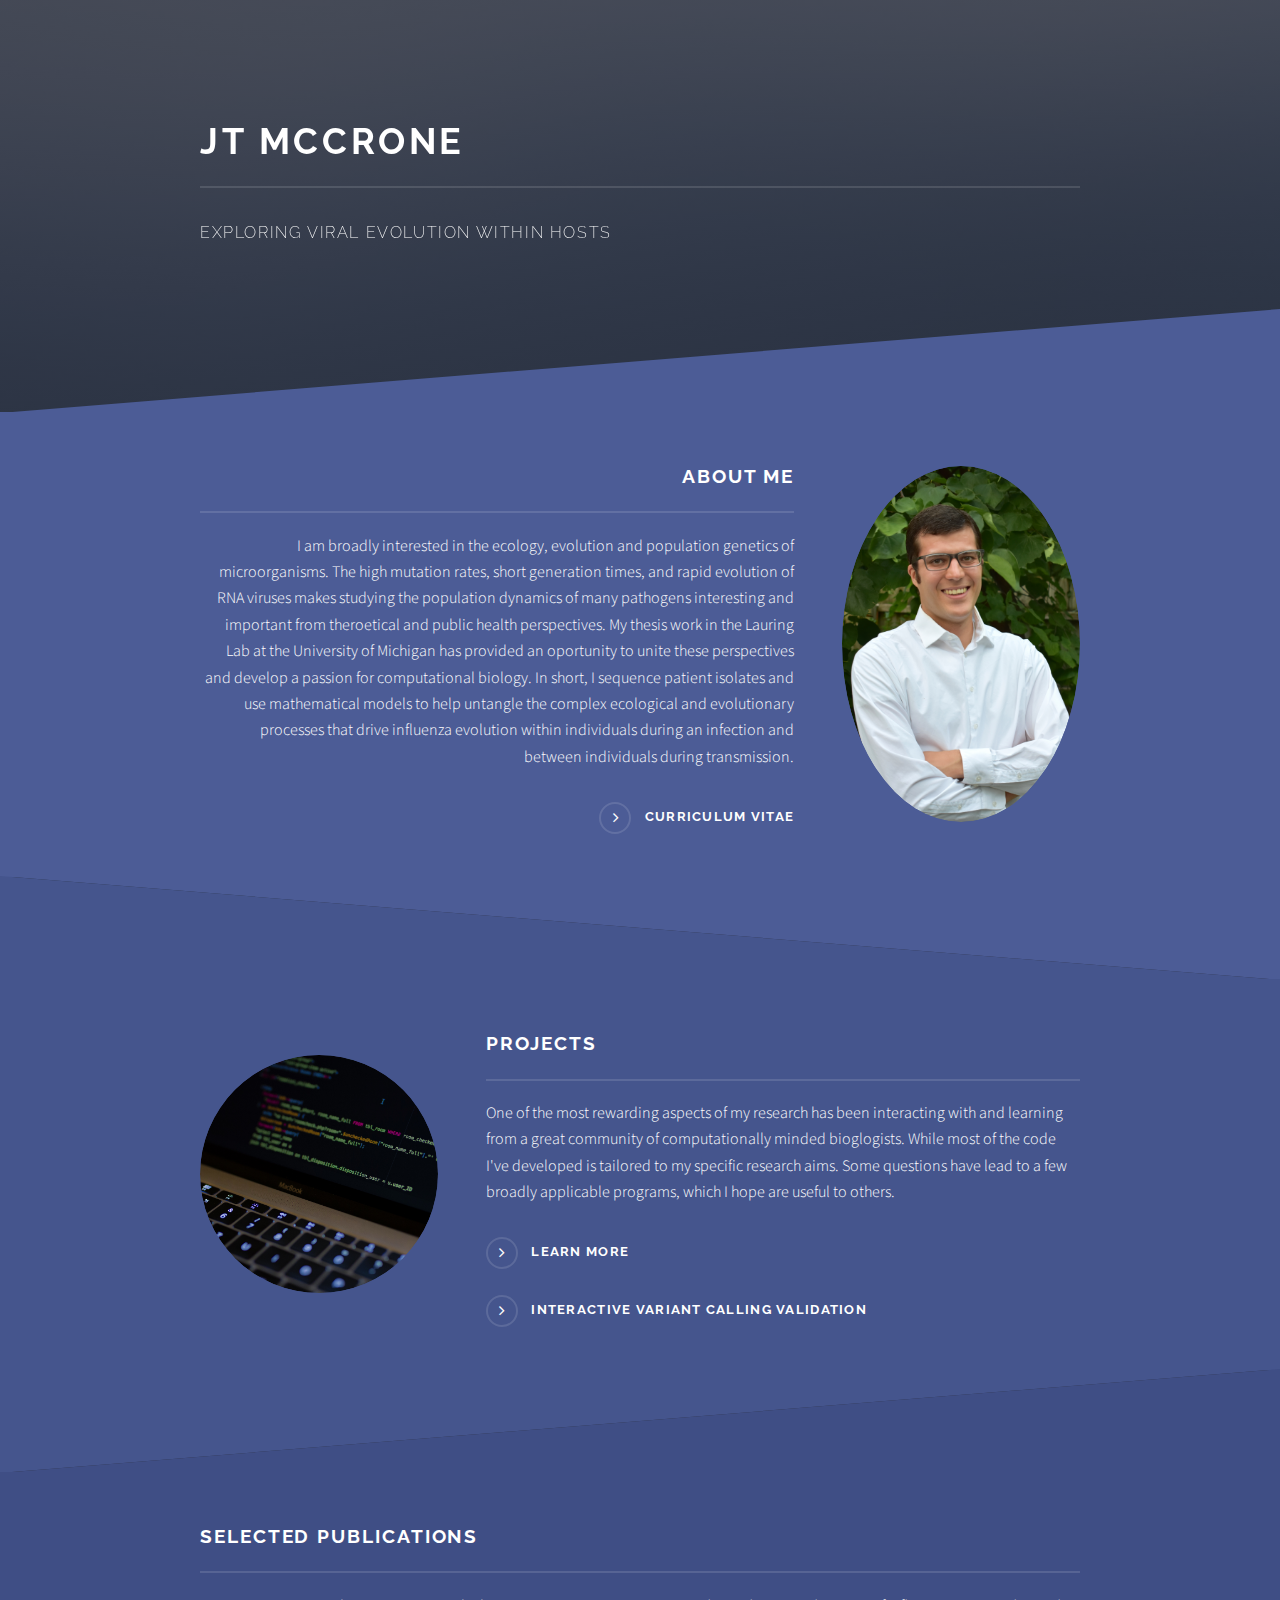
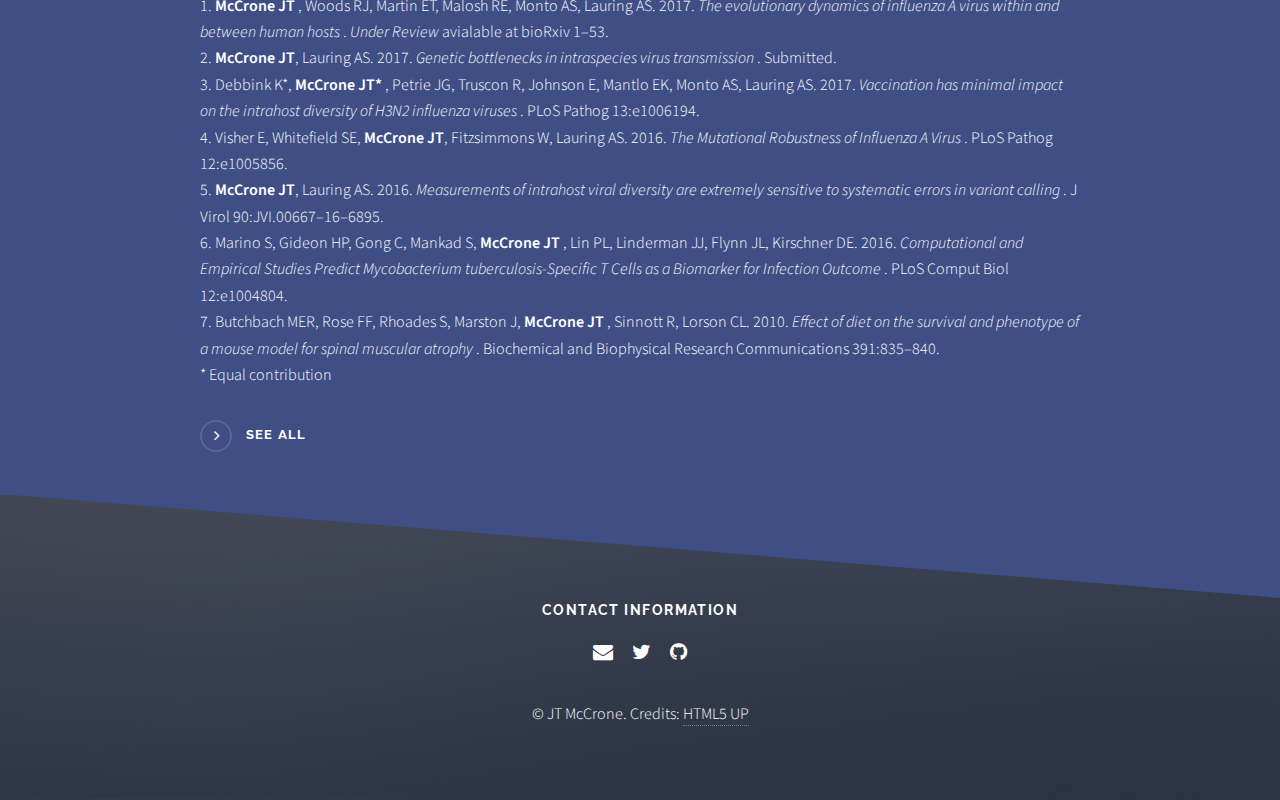
==== commit c8b8ed9e: "Adds missing photos" ====
--- a/index.html
+++ b/index.html
@@ -23,11 +23,12 @@
 					<header id="header" class="alt">
 						<h1><a href="index.html">JT McCrone</a></h1>
 						<nav>
-							<a href="#menu">Menu</a>
+							<!-- <a href="#menu">Menu</a> -->
 						</nav>
 					</header>
 
 				<!-- Menu -->
+				<!-- 
 					<nav id="menu">
 						<div class="inner">
 							<h2>Menu</h2>
@@ -41,13 +42,13 @@
 							<a href="#" class="close">Close</a>
 						</div>
 					</nav>
-
+					Menu -->	
 				<!-- Banner -->
 					<section id="banner">
 						<div class="inner">
 							<!--<div class="logo"><span class="icon fa-sitemap"></span></div>-->
 							<h2> JT McCrone </h2>
-							<p>Exploring viral evolution within hosts - <em>Site under construction</em></p>
+							<p>Exploring viral evolution within hosts </p>
 						</div>
 					</section>
 
@@ -61,7 +62,7 @@
 									<div class="content">
 										<h2 class="major">About me</h2>
 										<p> I am broadly interested in the ecology, evolution and population genetics of microorganisms. The high mutation rates, short generation times, and rapid evolution of RNA viruses makes studying the population dynamics of many pathogens interesting and important from theroetical and public health perspectives. My thesis work in the Lauring Lab at the University of Michigan has provided an oportunity to unite these perspectives and develop a passion for computational biology. In short, I sequence patient isolates and use mathematical models to help untangle the complex ecological and evolutionary processes that drive influenza evolution within individuals during an infection and between individuals during transmission. </p>
-										<a href="#" class="special">Learn more</a>
+										<a href="./CV.pdf" class="special" target="_blank">Curriculum Vitae</a>
 									</div>
 								</div>
 							</section>
@@ -69,11 +70,13 @@
 						<!-- Two -->
 							<section id="two" class="wrapper alt spotlight style2">
 								<div class="inner">
-									 <a href="#" class="image"><img src="images/pic02.jpg" alt="" /></a> 
+									 <a href="#" class="image"><img src="images/caspar-rubin-224229.jpg" alt="" /></a> 
+
 									<div class="content">
 											<h2 class="major">Projects</h2>
 										<p>One of the most rewarding aspects of my research has been interacting with and learning from a great community of computationally minded bioglogists. While most of the code I've developed is tailored to my specific research aims. Some questions have lead to a few broadly applicable programs, which I hope are useful to others. </p>
-										<a href="https://github.com/jtmccr1" class="special">Learn more</a>
+										<a href="https://github.com/jtmccr1" class="special" target="_blank">Learn more</a>
+										<a href="https://lauringlab.github.io/benchmarking_shiny/" class="special" target="_blank">Interactive variant calling validation</a>
 									</div>
 								</div>
 							</section>
@@ -82,13 +85,17 @@
 								<div class="inner">
 									<div class="content">
 										<h2 class="major"> Selected Publications</h2>
-<p> 1.	<strong> McCrone JT </strong>, Woods RJ, Martin ET, Malosh RE, Monto AS, Lauring AS. 2017. <em>The evolutionary dynamics of influenza A virus within and between human hosts </em>. bioRxiv 1–53. </br>
-2.	Debbink K, <strong>McCrone JT </strong>, Petrie JG, Truscon R, Johnson E, Mantlo EK, Monto AS, Lauring AS. 2017. <em>Vaccination has minimal impact on the intrahost diversity of H3N2 influenza viruses </em>. PLoS Pathog 13:e1006194. </br>
-3.	Visher E, Whitefield SE, <strong> McCrone JT</strong>, Fitzsimmons W, Lauring AS. 2016. <em>The Mutational Robustness of Influenza A Virus </em>. PLoS Pathog 12:e1005856. </br>
-4.	<strong> McCrone JT</strong>, Lauring AS. 2016. <em> Measurements of intrahost viral diversity are extremely sensitive to systematic errors in variant calling </em>. J Virol 90:JVI.00667–16–6895.</br>
-5.	Marino S, Gideon HP, Gong C, Mankad S, <strong> McCrone JT </strong>, Lin PL, Linderman JJ, Flynn JL, Kirschner DE. 2016. <em> Computational and Empirical Studies Predict Mycobacterium tuberculosis-Specific T Cells as a Biomarker for Infection Outcome </em> . PLoS Comput Biol 12:e1004804.</br>
-6.	Butchbach MER, Rose FF, Rhoades S, Marston J, <strong> McCrone JT </strong>, Sinnott R, Lorson CL. 2010. <em> Effect of diet on the survival and phenotype of a mouse model for spinal muscular atrophy </em>. Biochemical and Biophysical Research Communications 391:835–840. </p>
-										<a href="https://scholar.google.com/citations?user=HDCpj5IAAAAJ&hl=en&citsig=AMstHGQBwgv67gTrCnXfxP-UuNE9uuhbTg" class="special">See all</a>
+<p> 1.	<strong> McCrone JT </strong>, Woods RJ, Martin ET, Malosh RE, Monto AS, Lauring AS. 2017. <em>The evolutionary dynamics of influenza A virus within and between human hosts </em>. <em> Under Review</em> avialable at bioRxiv 1–53. </br>
+2.<strong> McCrone JT</strong>, Lauring AS. 2017. <em> Genetic bottlenecks in intraspecies virus transmission </em>. Submitted.</br>
+3.	Debbink K*, <strong>McCrone JT* </strong>, Petrie JG, Truscon R, Johnson E, Mantlo EK, Monto AS, Lauring AS. 2017. <em>Vaccination has minimal impact on the intrahost diversity of H3N2 influenza viruses </em>. PLoS Pathog 13:e1006194. </br>
+4.	Visher E, Whitefield SE, <strong> McCrone JT</strong>, Fitzsimmons W, Lauring AS. 2016. <em>The Mutational Robustness of Influenza A Virus </em>. PLoS Pathog 12:e1005856. </br>
+5.	<strong> McCrone JT</strong>, Lauring AS. 2016. <em> Measurements of intrahost viral diversity are extremely sensitive to systematic errors in variant calling </em>. J Virol 90:JVI.00667–16–6895.</br>
+6.	Marino S, Gideon HP, Gong C, Mankad S, <strong> McCrone JT </strong>, Lin PL, Linderman JJ, Flynn JL, Kirschner DE. 2016. <em> Computational and Empirical Studies Predict Mycobacterium tuberculosis-Specific T Cells as a Biomarker for Infection Outcome </em> . PLoS Comput Biol 12:e1004804.</br>
+7.	Butchbach MER, Rose FF, Rhoades S, Marston J, <strong> McCrone JT </strong>, Sinnott R, Lorson CL. 2010. <em> Effect of diet on the survival and phenotype of a mouse model for spinal muscular atrophy </em>. Biochemical and Biophysical Research Communications 391:835–840. </br>
+
+* Equal contribution</p>
+
+										<a href="https://scholar.google.com/citations?user=HDCpj5IAAAAJ&hl=en&citsig=AMstHGQBwgv67gTrCnXfxP-UuNE9uuhbTg" class="special" target="_blank">See all</a>
 										
 									</div>
 								</div>
@@ -98,7 +105,7 @@
 				<footer id="footer">
       <h3> Contact information </h3>
 				<ul class="icons">
-				<li><a href="#" class="icon fa-envelope"><span class="label">email</span></a></li>
+				<li><a href="#" class="icon fa-envelope"><span class="label" >email</span></a></li>
 					<li><a href="https://twitter.com/McCroneIV" class="icon fa-twitter"><span class="label">Twitter</span></a></li>
           <li><a href="https://github.com/jtmccr1" class="icon fa-github"><span class="label">github</span></a></li>
 				</ul> 
--- a/assets/css/main.css
+++ b/assets/css/main.css
@@ -3099,6 +3099,10 @@
 
 	#banner {
 		padding: 10em 0 4.75em 0 ;
+		background-image: linear-gradient(to top, rgba(46, 49, 65, 0.8), rgba(46, 49, 65, 0.8)),  url("../../images/IMG_1343.jpg");
+		background-size: auto, cover;
+		background-position: center, center;
+		margin-bottom: -6.5em;
 	}
 
 		#banner .inner {
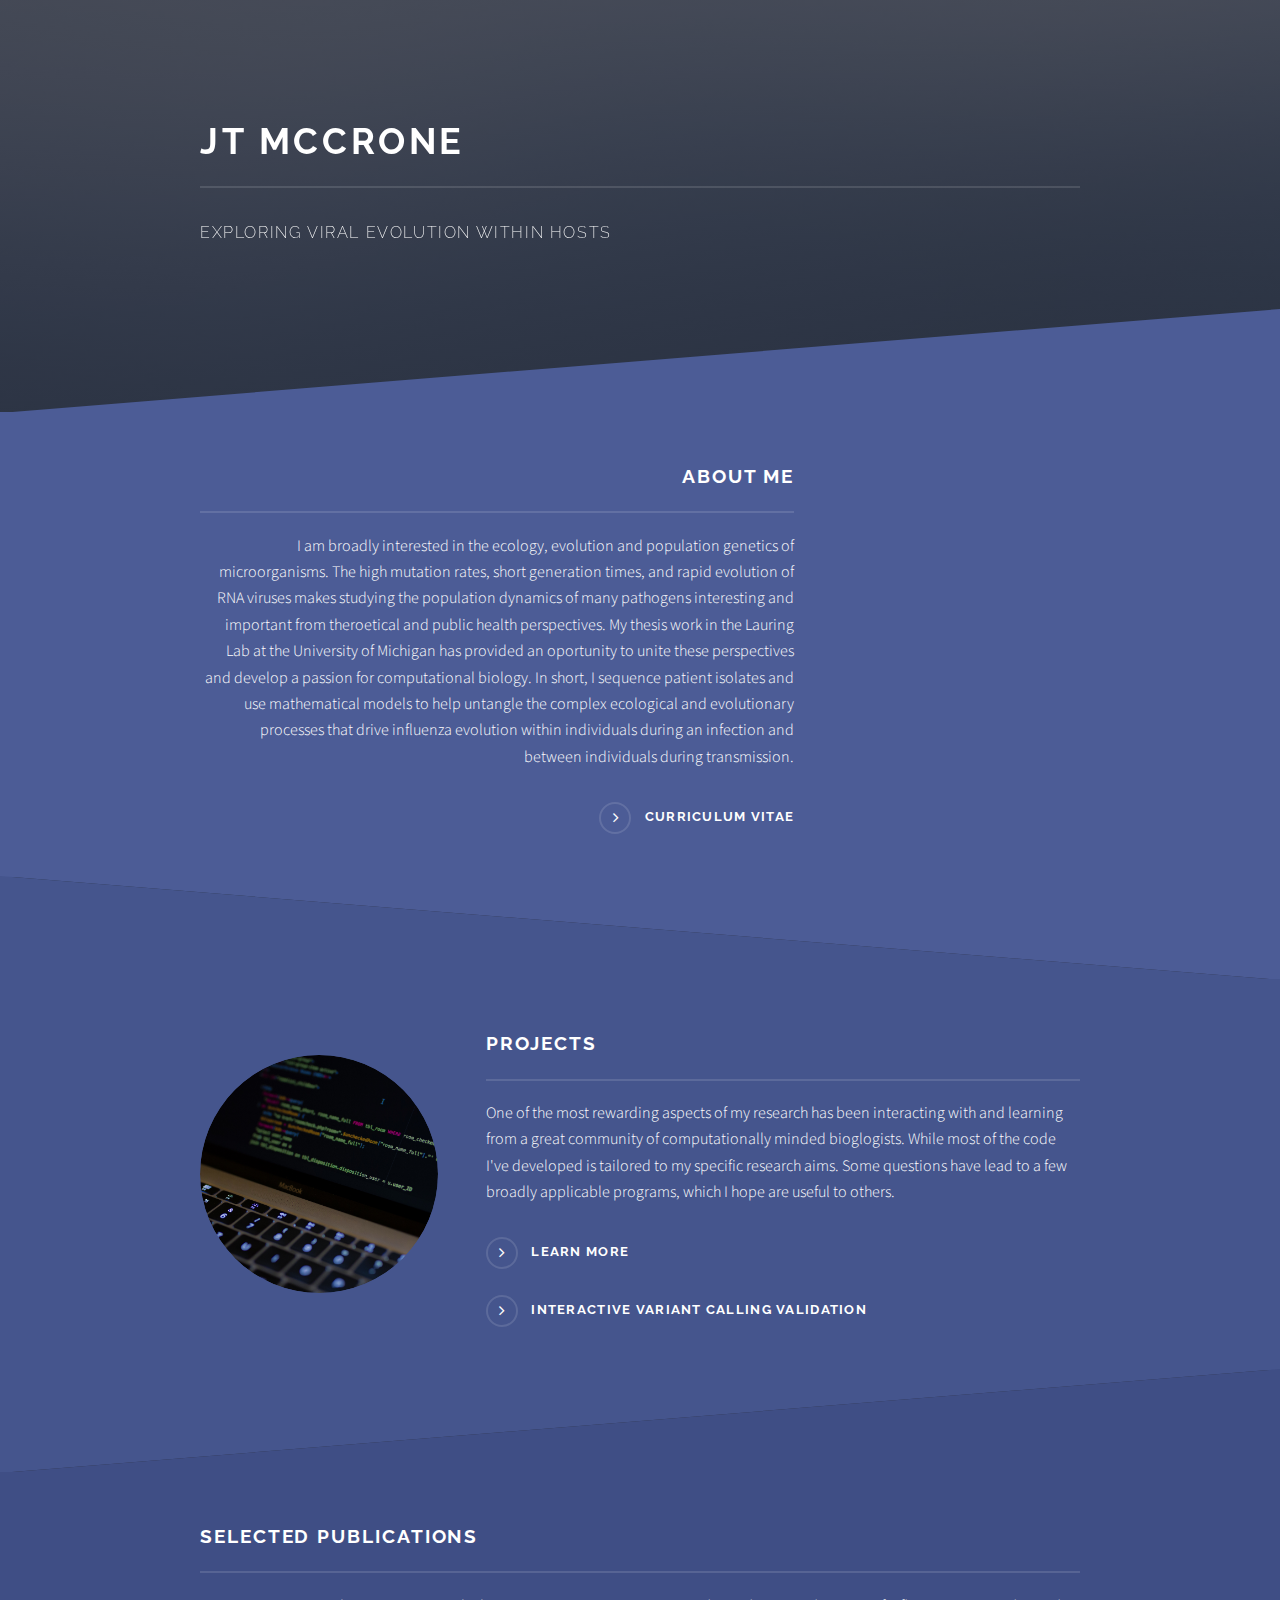
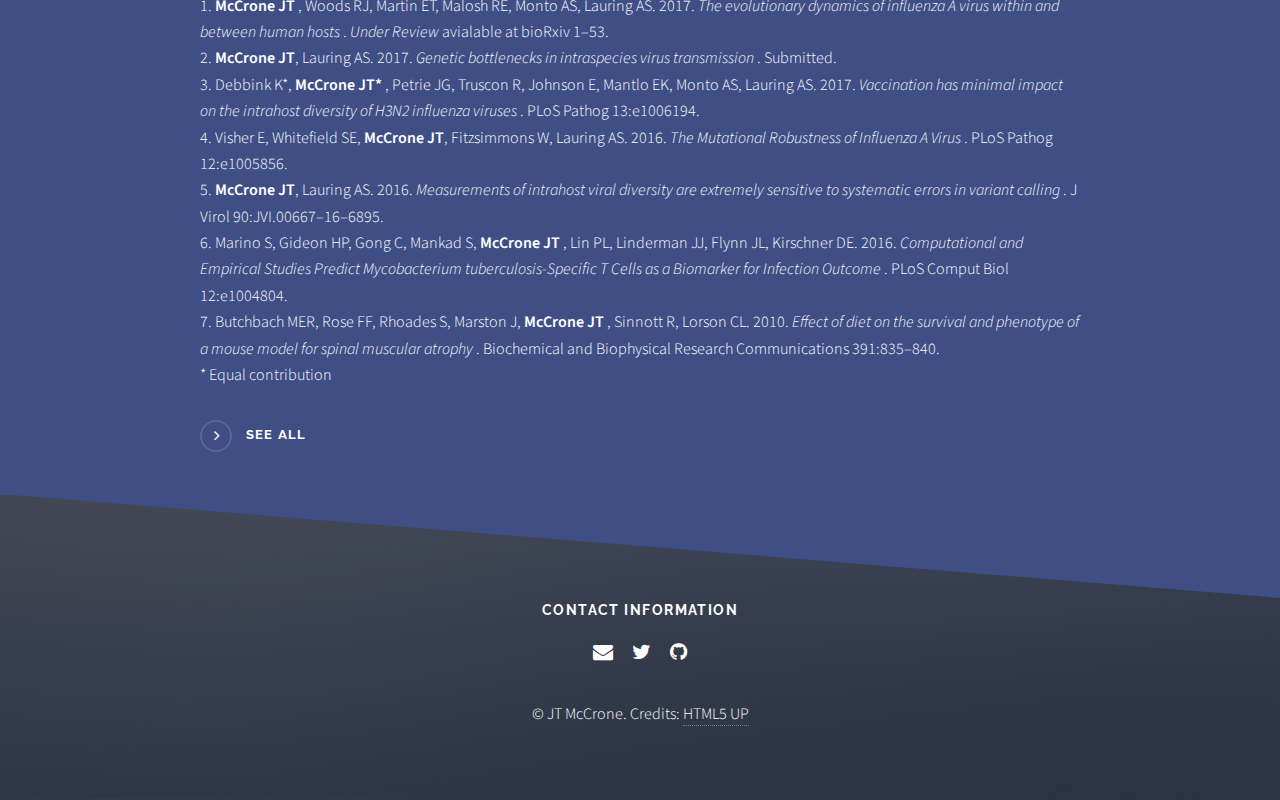
==== commit e7fa616e: "updating pictures" ====
--- a/index.html
+++ b/index.html
@@ -58,7 +58,7 @@
 						<!-- One -->
 							<section id="one" class="wrapper spotlight style1">
 								<div class="inner">
-									<a href="#" class="image"><img src="images/DSC_0481.jpg" alt="" /></a>
+									<a href="#" class="image"><img src="images/IMG_1347.jpg" alt="" /></a>
 									<div class="content">
 										<h2 class="major">About me</h2>
 										<p> I am broadly interested in the ecology, evolution and population genetics of microorganisms. The high mutation rates, short generation times, and rapid evolution of RNA viruses makes studying the population dynamics of many pathogens interesting and important from theroetical and public health perspectives. My thesis work in the Lauring Lab at the University of Michigan has provided an oportunity to unite these perspectives and develop a passion for computational biology. In short, I sequence patient isolates and use mathematical models to help untangle the complex ecological and evolutionary processes that drive influenza evolution within individuals during an infection and between individuals during transmission. </p>
--- a/assets/css/main.css
+++ b/assets/css/main.css
@@ -3099,7 +3099,7 @@
 
 	#banner {
 		padding: 10em 0 4.75em 0 ;
-		background-image: linear-gradient(to top, rgba(46, 49, 65, 0.8), rgba(46, 49, 65, 0.8)),  url("../../images/IMG_1343.jpg");
+		background-image: linear-gradient(to top, rgba(46, 49, 65, 0.8), rgba(46, 49, 65, 0.8)),  url("../../images/IMG_1361_2.JPG");
 		background-size: auto, cover;
 		background-position: center, center;
 		margin-bottom: -6.5em;
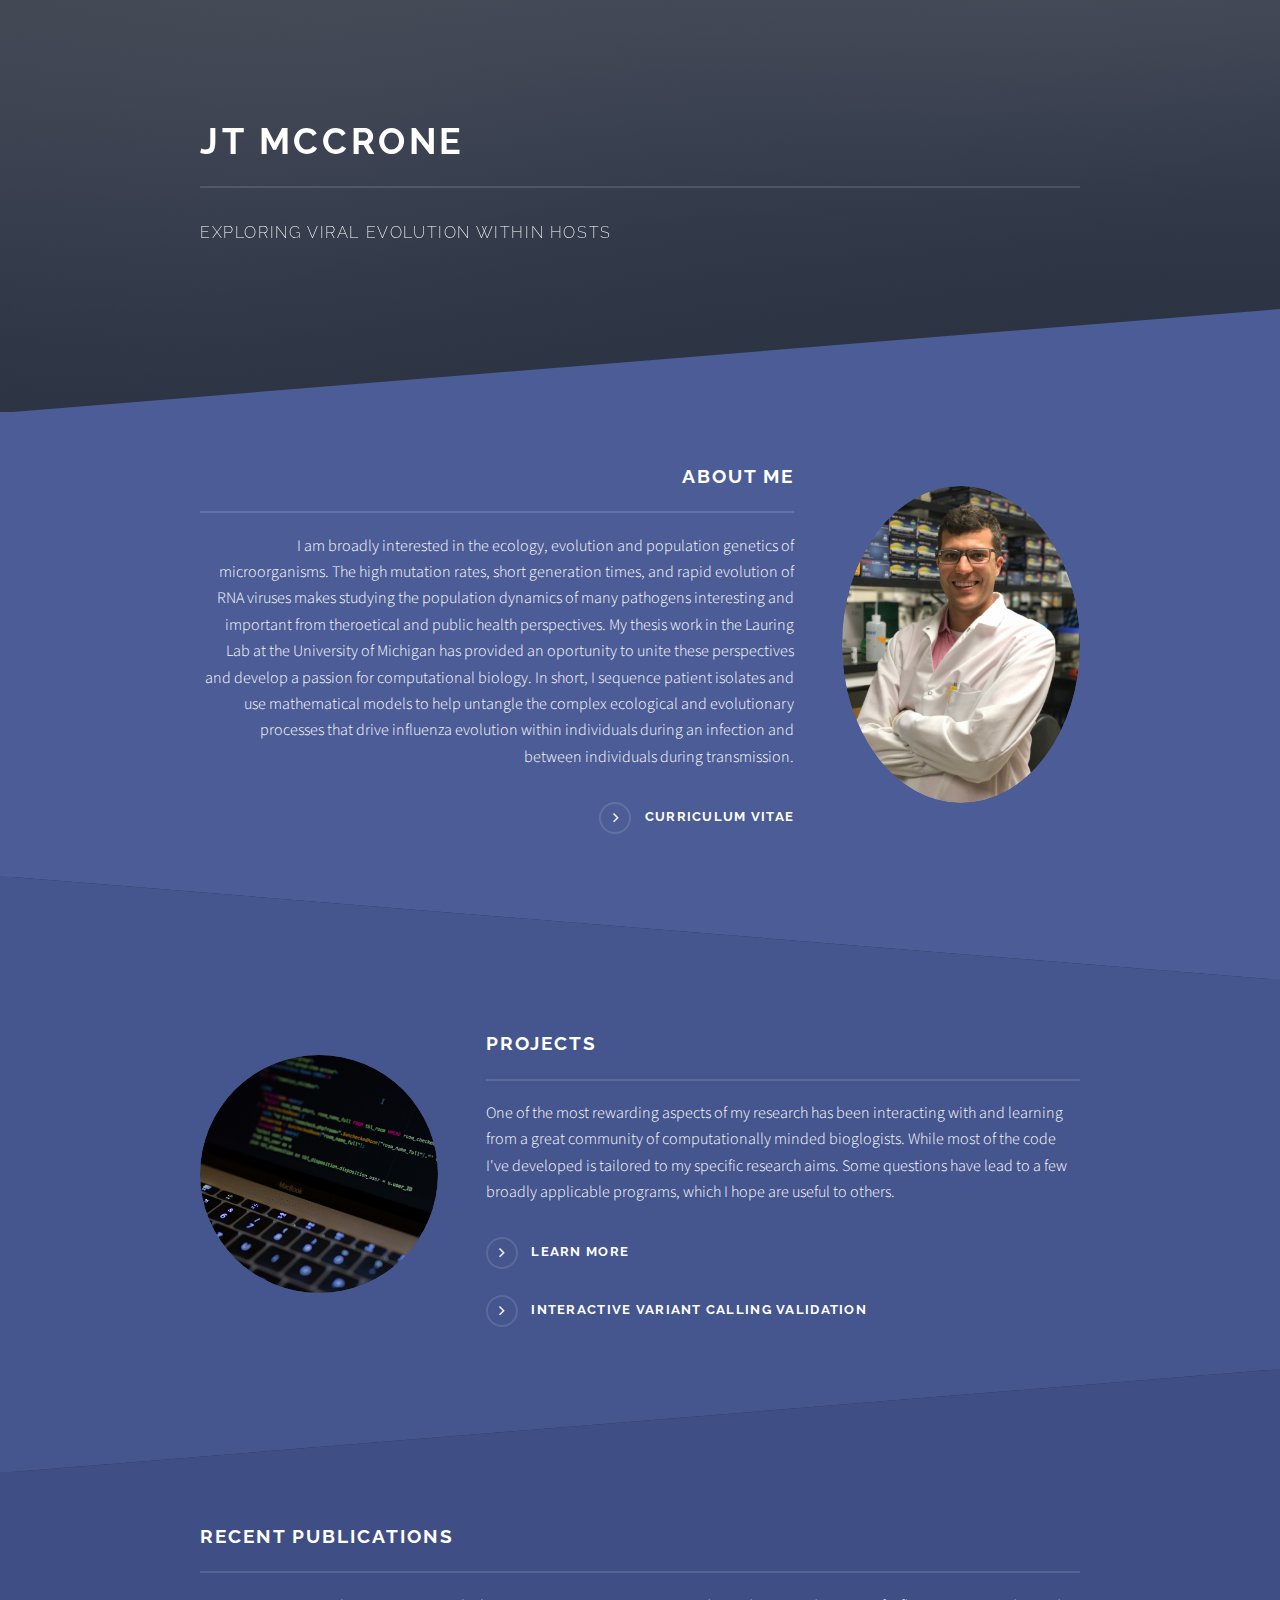
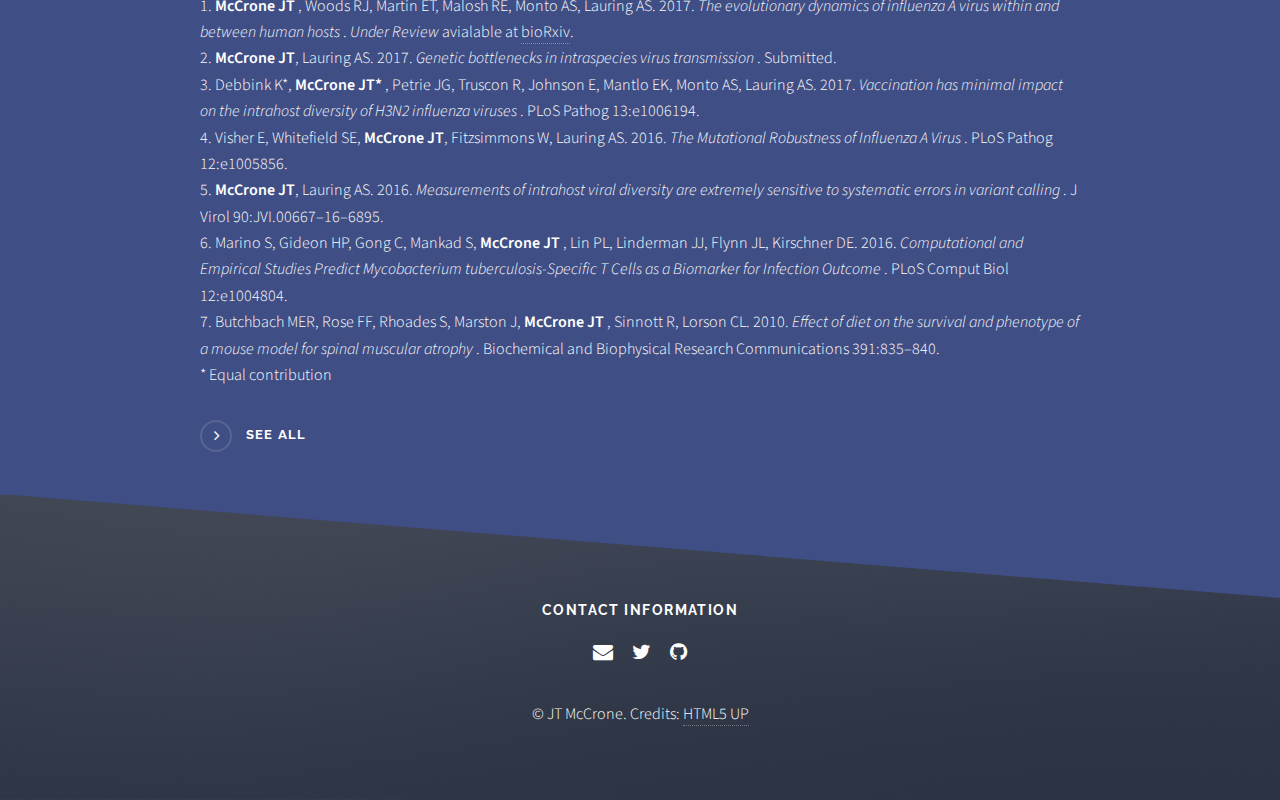
==== commit 0bfcdc93: "updating text" ====
--- a/index.html
+++ b/index.html
@@ -58,7 +58,7 @@
 						<!-- One -->
 							<section id="one" class="wrapper spotlight style1">
 								<div class="inner">
-									<a href="#" class="image"><img src="images/IMG_1347.jpg" alt="" /></a>
+									<a href="#" class="image"><img src="images/IMG-1347.jpg" alt="" /></a>
 									<div class="content">
 										<h2 class="major">About me</h2>
 										<p> I am broadly interested in the ecology, evolution and population genetics of microorganisms. The high mutation rates, short generation times, and rapid evolution of RNA viruses makes studying the population dynamics of many pathogens interesting and important from theroetical and public health perspectives. My thesis work in the Lauring Lab at the University of Michigan has provided an oportunity to unite these perspectives and develop a passion for computational biology. In short, I sequence patient isolates and use mathematical models to help untangle the complex ecological and evolutionary processes that drive influenza evolution within individuals during an infection and between individuals during transmission. </p>
@@ -84,8 +84,8 @@
 							<section id="three" class="wrapper spotlight style3">
 								<div class="inner">
 									<div class="content">
-										<h2 class="major"> Selected Publications</h2>
-<p> 1.	<strong> McCrone JT </strong>, Woods RJ, Martin ET, Malosh RE, Monto AS, Lauring AS. 2017. <em>The evolutionary dynamics of influenza A virus within and between human hosts </em>. <em> Under Review</em> avialable at bioRxiv 1–53. </br>
+										<h2 class="major"> Recent Publications</h2>
+<p> 1.	<strong> McCrone JT </strong>, Woods RJ, Martin ET, Malosh RE, Monto AS, Lauring AS. 2017. <em>The evolutionary dynamics of influenza A virus within and between human hosts </em>. <em> Under Review</em> avialable at  <a href="https://doi.org/10.1101/176362" target="_blank">bioRxiv</a>. </br>
 2.<strong> McCrone JT</strong>, Lauring AS. 2017. <em> Genetic bottlenecks in intraspecies virus transmission </em>. Submitted.</br>
 3.	Debbink K*, <strong>McCrone JT* </strong>, Petrie JG, Truscon R, Johnson E, Mantlo EK, Monto AS, Lauring AS. 2017. <em>Vaccination has minimal impact on the intrahost diversity of H3N2 influenza viruses </em>. PLoS Pathog 13:e1006194. </br>
 4.	Visher E, Whitefield SE, <strong> McCrone JT</strong>, Fitzsimmons W, Lauring AS. 2016. <em>The Mutational Robustness of Influenza A Virus </em>. PLoS Pathog 12:e1005856. </br>
--- a/assets/css/main.css
+++ b/assets/css/main.css
@@ -3099,7 +3099,7 @@
 
 	#banner {
 		padding: 10em 0 4.75em 0 ;
-		background-image: linear-gradient(to top, rgba(46, 49, 65, 0.8), rgba(46, 49, 65, 0.8)),  url("../../images/IMG_1361_2.JPG");
+		background-image: linear-gradient(to top, rgba(46, 49, 65, 0.8), rgba(46, 49, 65, 0.8)),  url("../../images/IMG_1361_2.jpg");
 		background-size: auto, cover;
 		background-position: center, center;
 		margin-bottom: -6.5em;
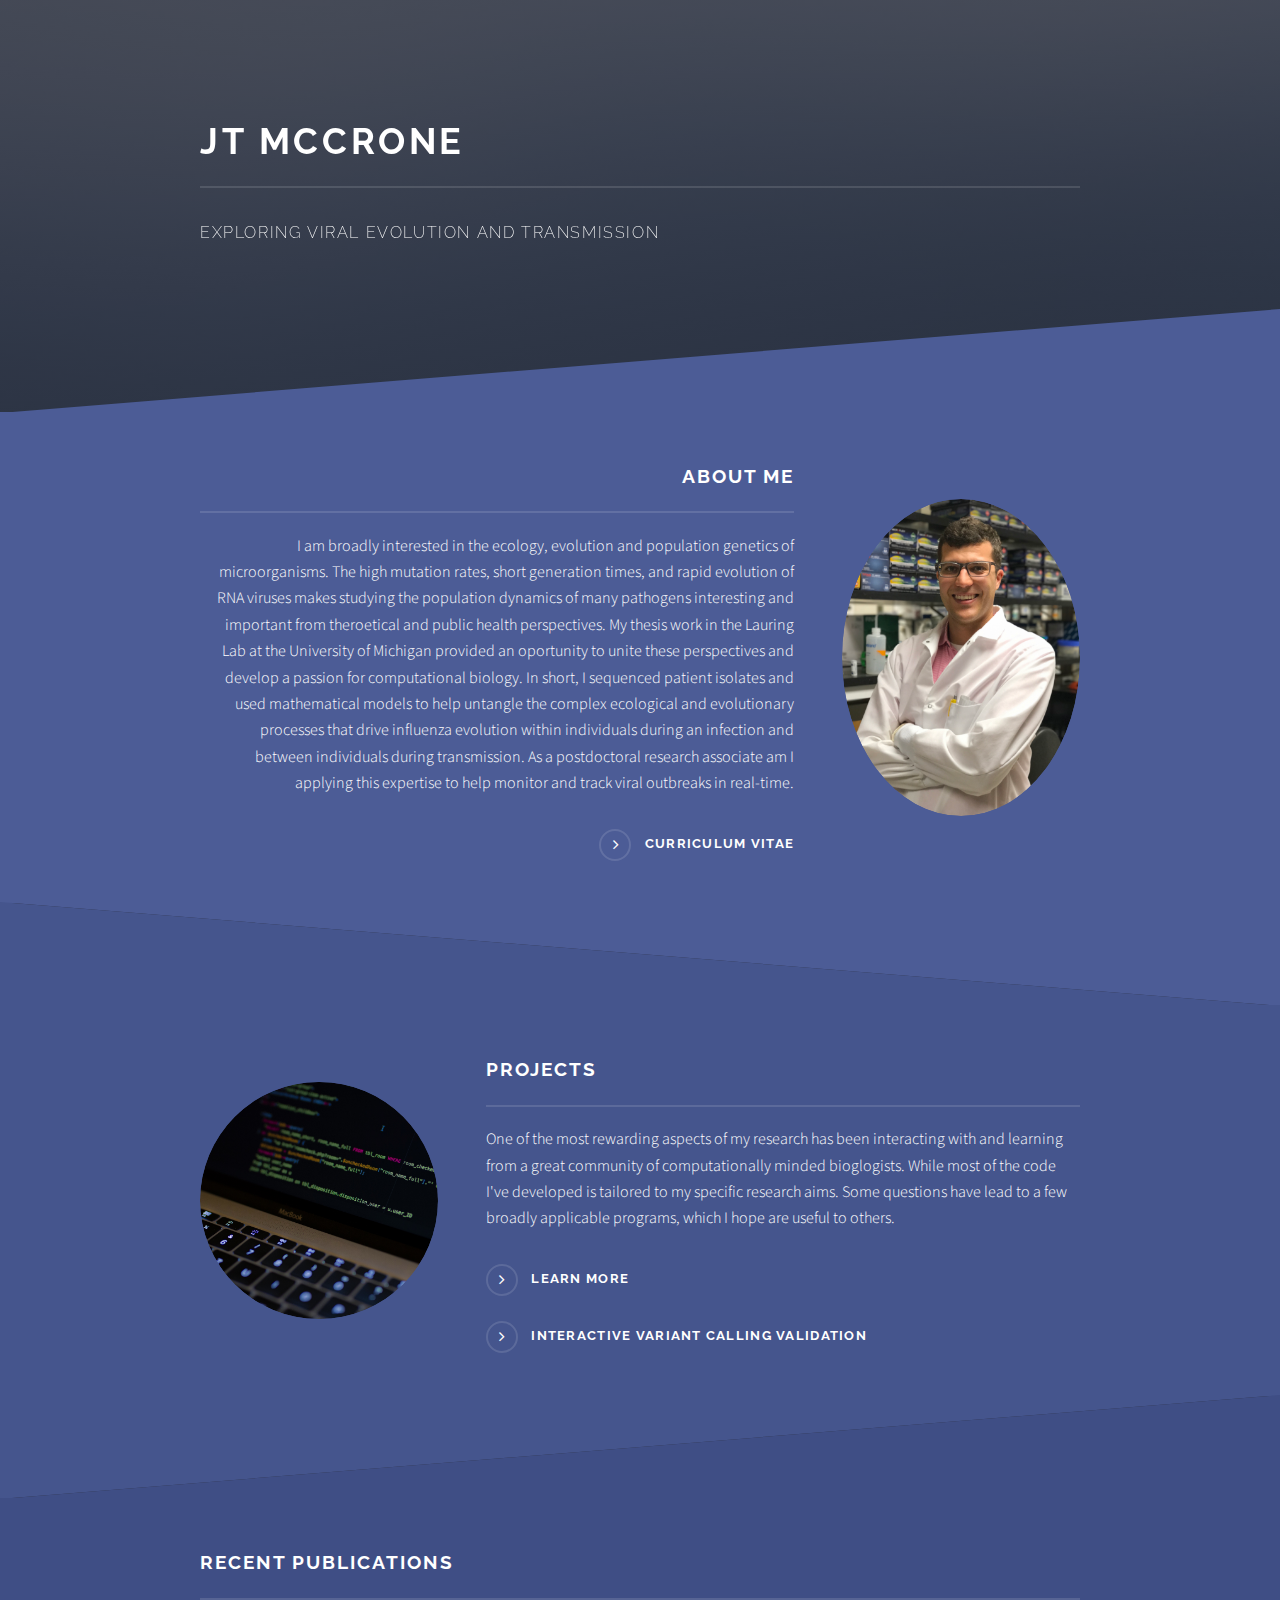
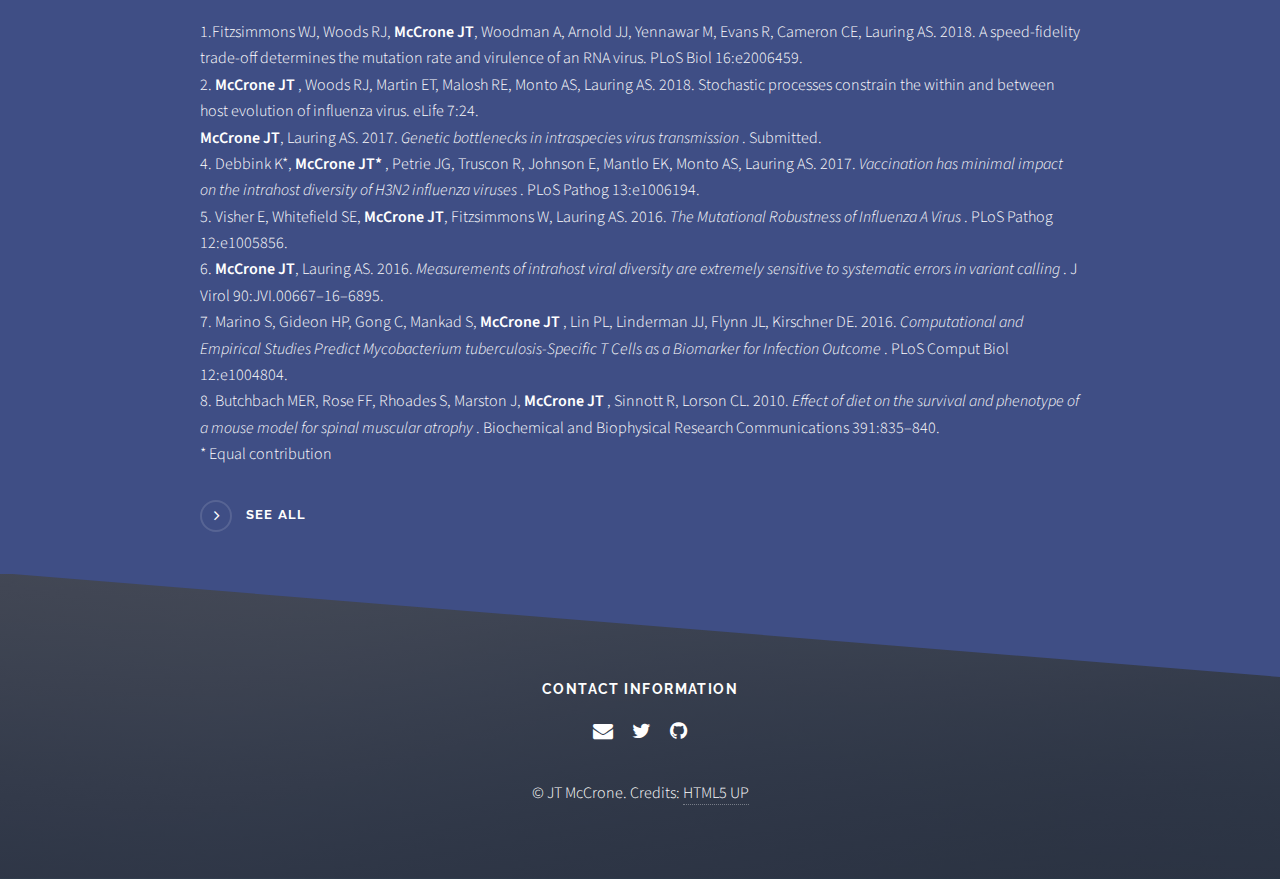
==== commit 6a75bf6c: "updating cv and email for postdoc" ====
--- a/index.html
+++ b/index.html
@@ -5,30 +5,34 @@
 	Free for personal and commercial use under the CCA 3.0 license (html5up.net/license)
 -->
 <html>
-	<head>
-		<title> JT McCrone </title>
-		<meta charset="utf-8" />
-		<meta name="viewport" content="width=device-width, initial-scale=1" />
-		<!--[if lte IE 8]><script src="assets/js/ie/html5shiv.js"></script><![endif]-->
-		<link rel="stylesheet" href="assets/css/main.css" />
-		<!--[if lte IE 9]><link rel="stylesheet" href="assets/css/ie9.css" /><![endif]-->
-		<!--[if lte IE 8]><link rel="stylesheet" href="assets/css/ie8.css" /><![endif]-->
-	</head>
-	<body>
 
-		<!-- Page Wrapper -->
-			<div id="page-wrapper">
+<head>
+	<title> JT McCrone </title>
+	<meta charset="utf-8" />
+	<meta name="viewport" content="width=device-width, initial-scale=1" />
+	<!--[if lte IE 8]><script src="assets/js/ie/html5shiv.js"></script><![endif]-->
+	<link rel="stylesheet" href="assets/css/main.css" />
+	<!--[if lte IE 9]><link rel="stylesheet" href="assets/css/ie9.css" /><![endif]-->
+	<!--[if lte IE 8]><link rel="stylesheet" href="assets/css/ie8.css" /><![endif]-->
+</head>
 
-				<!-- Header -->
-					<header id="header" class="alt">
-						<h1><a href="index.html">JT McCrone</a></h1>
-						<nav>
-							<!-- <a href="#menu">Menu</a> -->
-						</nav>
-					</header>
+<body>
 
-				<!-- Menu -->
-				<!-- 
+	<!-- Page Wrapper -->
+	<div id="page-wrapper">
+
+		<!-- Header -->
+		<header id="header" class="alt">
+			<h1>
+				<a href="index.html">JT McCrone</a>
+			</h1>
+			<nav>
+				<!-- <a href="#menu">Menu</a> -->
+			</nav>
+		</header>
+
+		<!-- Menu -->
+		<!-- 
 					<nav id="menu">
 						<div class="inner">
 							<h2>Menu</h2>
@@ -42,77 +46,126 @@
 							<a href="#" class="close">Close</a>
 						</div>
 					</nav>
-					Menu -->	
-				<!-- Banner -->
-					<section id="banner">
-						<div class="inner">
-							<!--<div class="logo"><span class="icon fa-sitemap"></span></div>-->
-							<h2> JT McCrone </h2>
-							<p>Exploring viral evolution within hosts </p>
-						</div>
-					</section>
+					Menu -->
+		<!-- Banner -->
+		<section id="banner">
+			<div class="inner">
+				<!--<div class="logo"><span class="icon fa-sitemap"></span></div>-->
+				<h2> JT McCrone </h2>
+				<p>Exploring viral evolution and transmission </p>
+			</div>
+		</section>
 
-				<!-- Wrapper -->
-					<section id="wrapper">
+		<!-- Wrapper -->
+		<section id="wrapper">
 
-						<!-- One -->
-							<section id="one" class="wrapper spotlight style1">
-								<div class="inner">
-									<a href="#" class="image"><img src="images/IMG-1347.jpg" alt="" /></a>
-									<div class="content">
-										<h2 class="major">About me</h2>
-										<p> I am broadly interested in the ecology, evolution and population genetics of microorganisms. The high mutation rates, short generation times, and rapid evolution of RNA viruses makes studying the population dynamics of many pathogens interesting and important from theroetical and public health perspectives. My thesis work in the Lauring Lab at the University of Michigan has provided an oportunity to unite these perspectives and develop a passion for computational biology. In short, I sequence patient isolates and use mathematical models to help untangle the complex ecological and evolutionary processes that drive influenza evolution within individuals during an infection and between individuals during transmission. </p>
-										<a href="./CV.pdf" class="special" target="_blank">Curriculum Vitae</a>
-									</div>
-								</div>
-							</section>
+			<!-- One -->
+			<section id="one" class="wrapper spotlight style1">
+				<div class="inner">
+					<a href="#" class="image">
+						<img src="images/IMG-1347.jpg" alt="" />
+					</a>
+					<div class="content">
+						<h2 class="major">About me</h2>
+						<p> I am broadly interested in the ecology, evolution and population genetics of microorganisms. The high mutation rates,
+							short generation times, and rapid evolution of RNA viruses makes studying the population dynamics of many pathogens
+							interesting and important from theroetical and public health perspectives. My thesis work in the Lauring Lab at the
+							University of Michigan provided an oportunity to unite these perspectives and develop a passion for computational
+							biology. In short, I sequenced patient isolates and used mathematical models to help untangle the complex ecological
+							and evolutionary processes that drive influenza evolution within individuals during an infection and between individuals
+							during transmission. As a postdoctoral research associate am I applying this expertise to help monitor and track viral
+							outbreaks in real-time. </p>
+						<a href="./CV.pdf" class="special" target="_blank">Curriculum Vitae</a>
+					</div>
+				</div>
+			</section>
 
-						<!-- Two -->
-							<section id="two" class="wrapper alt spotlight style2">
-								<div class="inner">
-									 <a href="#" class="image"><img src="images/caspar-rubin-224229.jpg" alt="" /></a> 
+			<!-- Two -->
+			<section id="two" class="wrapper alt spotlight style2">
+				<div class="inner">
+					<a href="#" class="image">
+						<img src="images/caspar-rubin-224229.jpg" alt="" />
+					</a>
 
-									<div class="content">
-											<h2 class="major">Projects</h2>
-										<p>One of the most rewarding aspects of my research has been interacting with and learning from a great community of computationally minded bioglogists. While most of the code I've developed is tailored to my specific research aims. Some questions have lead to a few broadly applicable programs, which I hope are useful to others. </p>
-										<a href="https://github.com/jtmccr1" class="special" target="_blank">Learn more</a>
-										<a href="https://lauringlab.github.io/benchmarking_shiny/" class="special" target="_blank">Interactive variant calling validation</a>
-									</div>
-								</div>
-							</section>
-						<!-- Three -->
-							<section id="three" class="wrapper spotlight style3">
-								<div class="inner">
-									<div class="content">
-										<h2 class="major"> Recent Publications</h2>
-<p> 1.	<strong> McCrone JT </strong>, Woods RJ, Martin ET, Malosh RE, Monto AS, Lauring AS. 2017. <em>The evolutionary dynamics of influenza A virus within and between human hosts </em>. <em> Under Review</em> avialable at  <a href="https://doi.org/10.1101/176362" target="_blank">bioRxiv</a>. </br>
-2.<strong> McCrone JT</strong>, Lauring AS. 2017. <em> Genetic bottlenecks in intraspecies virus transmission </em>. Submitted.</br>
-3.	Debbink K*, <strong>McCrone JT* </strong>, Petrie JG, Truscon R, Johnson E, Mantlo EK, Monto AS, Lauring AS. 2017. <em>Vaccination has minimal impact on the intrahost diversity of H3N2 influenza viruses </em>. PLoS Pathog 13:e1006194. </br>
-4.	Visher E, Whitefield SE, <strong> McCrone JT</strong>, Fitzsimmons W, Lauring AS. 2016. <em>The Mutational Robustness of Influenza A Virus </em>. PLoS Pathog 12:e1005856. </br>
-5.	<strong> McCrone JT</strong>, Lauring AS. 2016. <em> Measurements of intrahost viral diversity are extremely sensitive to systematic errors in variant calling </em>. J Virol 90:JVI.00667–16–6895.</br>
-6.	Marino S, Gideon HP, Gong C, Mankad S, <strong> McCrone JT </strong>, Lin PL, Linderman JJ, Flynn JL, Kirschner DE. 2016. <em> Computational and Empirical Studies Predict Mycobacterium tuberculosis-Specific T Cells as a Biomarker for Infection Outcome </em> . PLoS Comput Biol 12:e1004804.</br>
-7.	Butchbach MER, Rose FF, Rhoades S, Marston J, <strong> McCrone JT </strong>, Sinnott R, Lorson CL. 2010. <em> Effect of diet on the survival and phenotype of a mouse model for spinal muscular atrophy </em>. Biochemical and Biophysical Research Communications 391:835–840. </br>
+					<div class="content">
+						<h2 class="major">Projects</h2>
+						<p>One of the most rewarding aspects of my research has been interacting with and learning from a great community of computationally
+							minded bioglogists. While most of the code I've developed is tailored to my specific research aims. Some questions
+							have lead to a few broadly applicable programs, which I hope are useful to others. </p>
+						<a href="https://github.com/jtmccr1" class="special" target="_blank">Learn more</a>
+						<a href="https://lauringlab.github.io/benchmarking_shiny/" class="special" target="_blank">Interactive variant calling validation</a>
+					</div>
+				</div>
+			</section>
+			<!-- Three -->
+			<section id="three" class="wrapper spotlight style3">
+				<div class="inner">
+					<div class="content">
+						<h2 class="major"> Recent Publications</h2>
+						<p> 1.Fitzsimmons WJ, Woods RJ,
+							<strong>McCrone JT</strong>, Woodman A, Arnold JJ, Yennawar M, Evans R, Cameron CE, Lauring AS. 2018. A speed-fidelity trade-off
+							determines the mutation rate and virulence of an RNA virus. PLoS Biol 16:e2006459. </br>
+							2.
+							<strong> McCrone JT</strong> , Woods RJ, Martin ET, Malosh RE, Monto AS, Lauring AS. 2018. Stochastic processes constrain the
+							within and between host evolution of influenza virus. eLife 7:24. </br>
 
-* Equal contribution</p>
+							<strong> McCrone JT</strong>, Lauring AS. 2017.
+							<em> Genetic bottlenecks in intraspecies virus transmission </em>. Submitted.</br>
+							4. Debbink K*,
+							<strong>McCrone JT* </strong>, Petrie JG, Truscon R, Johnson E, Mantlo EK, Monto AS, Lauring AS. 2017.
+							<em>Vaccination has minimal impact on the intrahost diversity of H3N2 influenza viruses </em>. PLoS Pathog 13:e1006194.
+							</br>
+							5. Visher E, Whitefield SE,
+							<strong> McCrone JT</strong>, Fitzsimmons W, Lauring AS. 2016.
+							<em>The Mutational Robustness of Influenza A Virus </em>. PLoS Pathog 12:e1005856. </br>
+							6.
+							<strong> McCrone JT</strong>, Lauring AS. 2016.
+							<em> Measurements of intrahost viral diversity are extremely sensitive to systematic errors in variant calling </em>. J
+							Virol 90:JVI.00667–16–6895.</br>
+							7. Marino S, Gideon HP, Gong C, Mankad S,
+							<strong> McCrone JT </strong>, Lin PL, Linderman JJ, Flynn JL, Kirschner DE. 2016.
+							<em> Computational and Empirical Studies Predict Mycobacterium tuberculosis-Specific T Cells as a Biomarker for Infection
+								Outcome </em> . PLoS Comput Biol 12:e1004804.</br>
+							8. Butchbach MER, Rose FF, Rhoades S, Marston J,
+							<strong> McCrone JT </strong>, Sinnott R, Lorson CL. 2010.
+							<em> Effect of diet on the survival and phenotype of a mouse model for spinal muscular atrophy </em>. Biochemical and Biophysical
+							Research Communications 391:835–840. </br>
 
-										<a href="https://scholar.google.com/citations?user=HDCpj5IAAAAJ&hl=en&citsig=AMstHGQBwgv67gTrCnXfxP-UuNE9uuhbTg" class="special" target="_blank">See all</a>
-										
-									</div>
-								</div>
-							</section>
+							* Equal contribution</p>
 
-					
-				<footer id="footer">
-      <h3> Contact information </h3>
+						<a href="https://scholar.google.com/citations?user=HDCpj5IAAAAJ&hl=en&citsig=AMstHGQBwgv67gTrCnXfxP-UuNE9uuhbTg" class="special"
+						 target="_blank">See all</a>
+
+					</div>
+				</div>
+			</section>
+
+
+			<footer id="footer">
+				<h3> Contact information </h3>
 				<ul class="icons">
-				<li><a href="#" class="icon fa-envelope"><span class="label" >email</span></a></li>
-					<li><a href="https://twitter.com/McCroneIV" class="icon fa-twitter"><span class="label">Twitter</span></a></li>
-          <li><a href="https://github.com/jtmccr1" class="icon fa-github"><span class="label">github</span></a></li>
-				</ul> 
-				<p class="copyright">&copy; JT McCrone. Credits: <a href="http://html5up.net">HTML5 UP</a></p>
+					<li>
+						<a href="mailto:John.McCrone@ed.ac.uk" class="icon fa-envelope">
+							<span class="label">email</span>
+						</a>
+					</li>
+					<li>
+						<a href="https://twitter.com/McCroneIV" class="icon fa-twitter">
+							<span class="label">Twitter</span>
+						</a>
+					</li>
+					<li>
+						<a href="https://github.com/jtmccr1" class="icon fa-github">
+							<span class="label">github</span>
+						</a>
+					</li>
+				</ul>
+				<p class="copyright">&copy; JT McCrone. Credits:
+					<a href="http://html5up.net">HTML5 UP</a>
+				</p>
 			</footer>
 
-		<!-- Scripts -->
+			<!-- Scripts -->
 			<script src="assets/js/skel.min.js"></script>
 			<script src="assets/js/jquery.min.js"></script>
 			<script src="assets/js/jquery.scrollex.min.js"></script>
@@ -120,5 +173,6 @@
 			<!--[if lte IE 8]><script src="assets/js/ie/respond.min.js"></script><![endif]-->
 			<script src="assets/js/main.js"></script>
 
-	</body>
-</html>
+</body>
+
+</html>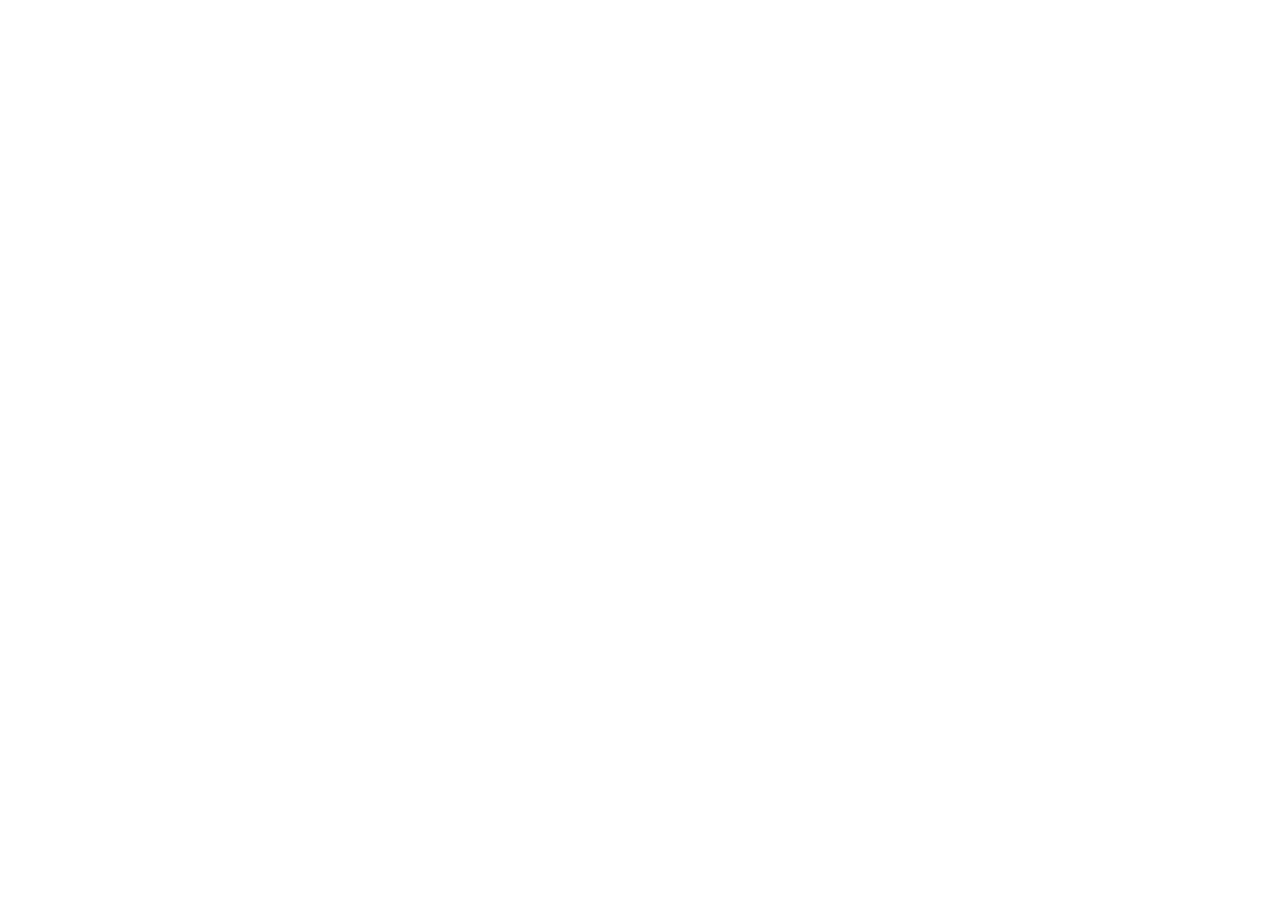
==== commit 8a100e13: "redirects to lab site" ====
--- a/index.html
+++ b/index.html
@@ -1,178 +1,5 @@
-<!DOCTYPE HTML>
-<!--
-	Solid State by HTML5 UP
-	html5up.net | @ajlkn
-	Free for personal and commercial use under the CCA 3.0 license (html5up.net/license)
--->
-<html>
-
-<head>
-	<title> JT McCrone </title>
-	<meta charset="utf-8" />
-	<meta name="viewport" content="width=device-width, initial-scale=1" />
-	<!--[if lte IE 8]><script src="assets/js/ie/html5shiv.js"></script><![endif]-->
-	<link rel="stylesheet" href="assets/css/main.css" />
-	<!--[if lte IE 9]><link rel="stylesheet" href="assets/css/ie9.css" /><![endif]-->
-	<!--[if lte IE 8]><link rel="stylesheet" href="assets/css/ie8.css" /><![endif]-->
-</head>
-
-<body>
-
-	<!-- Page Wrapper -->
-	<div id="page-wrapper">
-
-		<!-- Header -->
-		<header id="header" class="alt">
-			<h1>
-				<a href="index.html">JT McCrone</a>
-			</h1>
-			<nav>
-				<!-- <a href="#menu">Menu</a> -->
-			</nav>
-		</header>
-
-		<!-- Menu -->
-		<!-- 
-					<nav id="menu">
-						<div class="inner">
-							<h2>Menu</h2>
-							<ul class="links">
-								<li><a href="index.html">Home</a></li>
-								<li><a href="generic.html">Generic</a></li>
-								<li><a href="elements.html">Elements</a></li>
-								<li><a href="#">Log In</a></li>
-								<li><a href="#">Sign Up</a></li>
-							</ul>
-							<a href="#" class="close">Close</a>
-						</div>
-					</nav>
-					Menu -->
-		<!-- Banner -->
-		<section id="banner">
-			<div class="inner">
-				<!--<div class="logo"><span class="icon fa-sitemap"></span></div>-->
-				<h2> JT McCrone </h2>
-				<p>Exploring viral evolution and transmission </p>
-			</div>
-		</section>
-
-		<!-- Wrapper -->
-		<section id="wrapper">
-
-			<!-- One -->
-			<section id="one" class="wrapper spotlight style1">
-				<div class="inner">
-					<a href="#" class="image">
-						<img src="images/IMG-1347.jpg" alt="" />
-					</a>
-					<div class="content">
-						<h2 class="major">About me</h2>
-						<p> I am broadly interested in the ecology, evolution and population genetics of microorganisms. The high mutation rates,
-							short generation times, and rapid evolution of RNA viruses makes studying the population dynamics of many pathogens
-							interesting and important from theroetical and public health perspectives. My thesis work in the Lauring Lab at the
-							University of Michigan provided an oportunity to unite these perspectives and develop a passion for computational
-							biology. In short, I sequenced patient isolates and used mathematical models to help untangle the complex ecological
-							and evolutionary processes that drive influenza evolution within individuals during an infection and between individuals
-							during transmission. As a postdoctoral research associate am I applying this expertise to help monitor and track viral
-							outbreaks in real-time. </p>
-						<a href="./CV.pdf" class="special" target="_blank">Curriculum Vitae</a>
-					</div>
-				</div>
-			</section>
-
-			<!-- Two -->
-			<section id="two" class="wrapper alt spotlight style2">
-				<div class="inner">
-					<a href="#" class="image">
-						<img src="images/caspar-rubin-224229.jpg" alt="" />
-					</a>
-
-					<div class="content">
-						<h2 class="major">Projects</h2>
-						<p>One of the most rewarding aspects of my research has been interacting with and learning from a great community of computationally
-							minded bioglogists. While most of the code I've developed is tailored to my specific research aims. Some questions
-							have lead to a few broadly applicable programs, which I hope are useful to others. </p>
-						<a href="https://github.com/jtmccr1" class="special" target="_blank">Learn more</a>
-						<a href="https://lauringlab.github.io/benchmarking_shiny/" class="special" target="_blank">Interactive variant calling validation</a>
-					</div>
-				</div>
-			</section>
-			<!-- Three -->
-			<section id="three" class="wrapper spotlight style3">
-				<div class="inner">
-					<div class="content">
-						<h2 class="major"> Recent Publications</h2>
-						<p> 1.Fitzsimmons WJ, Woods RJ,
-							<strong>McCrone JT</strong>, Woodman A, Arnold JJ, Yennawar M, Evans R, Cameron CE, Lauring AS. 2018. A speed-fidelity trade-off
-							determines the mutation rate and virulence of an RNA virus. PLoS Biol 16:e2006459. </br>
-							2.
-							<strong> McCrone JT</strong> , Woods RJ, Martin ET, Malosh RE, Monto AS, Lauring AS. 2018. Stochastic processes constrain the
-							within and between host evolution of influenza virus. eLife 7:24. </br>
-
-							<strong> McCrone JT</strong>, Lauring AS. 2017.
-							<em> Genetic bottlenecks in intraspecies virus transmission </em>. Submitted.</br>
-							4. Debbink K*,
-							<strong>McCrone JT* </strong>, Petrie JG, Truscon R, Johnson E, Mantlo EK, Monto AS, Lauring AS. 2017.
-							<em>Vaccination has minimal impact on the intrahost diversity of H3N2 influenza viruses </em>. PLoS Pathog 13:e1006194.
-							</br>
-							5. Visher E, Whitefield SE,
-							<strong> McCrone JT</strong>, Fitzsimmons W, Lauring AS. 2016.
-							<em>The Mutational Robustness of Influenza A Virus </em>. PLoS Pathog 12:e1005856. </br>
-							6.
-							<strong> McCrone JT</strong>, Lauring AS. 2016.
-							<em> Measurements of intrahost viral diversity are extremely sensitive to systematic errors in variant calling </em>. J
-							Virol 90:JVI.00667–16–6895.</br>
-							7. Marino S, Gideon HP, Gong C, Mankad S,
-							<strong> McCrone JT </strong>, Lin PL, Linderman JJ, Flynn JL, Kirschner DE. 2016.
-							<em> Computational and Empirical Studies Predict Mycobacterium tuberculosis-Specific T Cells as a Biomarker for Infection
-								Outcome </em> . PLoS Comput Biol 12:e1004804.</br>
-							8. Butchbach MER, Rose FF, Rhoades S, Marston J,
-							<strong> McCrone JT </strong>, Sinnott R, Lorson CL. 2010.
-							<em> Effect of diet on the survival and phenotype of a mouse model for spinal muscular atrophy </em>. Biochemical and Biophysical
-							Research Communications 391:835–840. </br>
-
-							* Equal contribution</p>
-
-						<a href="https://scholar.google.com/citations?user=HDCpj5IAAAAJ&hl=en&citsig=AMstHGQBwgv67gTrCnXfxP-UuNE9uuhbTg" class="special"
-						 target="_blank">See all</a>
-
-					</div>
-				</div>
-			</section>
-
-
-			<footer id="footer">
-				<h3> Contact information </h3>
-				<ul class="icons">
-					<li>
-						<a href="mailto:John.McCrone@ed.ac.uk" class="icon fa-envelope">
-							<span class="label">email</span>
-						</a>
-					</li>
-					<li>
-						<a href="https://twitter.com/McCroneIV" class="icon fa-twitter">
-							<span class="label">Twitter</span>
-						</a>
-					</li>
-					<li>
-						<a href="https://github.com/jtmccr1" class="icon fa-github">
-							<span class="label">github</span>
-						</a>
-					</li>
-				</ul>
-				<p class="copyright">&copy; JT McCrone. Credits:
-					<a href="http://html5up.net">HTML5 UP</a>
-				</p>
-			</footer>
-
-			<!-- Scripts -->
-			<script src="assets/js/skel.min.js"></script>
-			<script src="assets/js/jquery.min.js"></script>
-			<script src="assets/js/jquery.scrollex.min.js"></script>
-			<script src="assets/js/util.js"></script>
-			<!--[if lte IE 8]><script src="assets/js/ie/respond.min.js"></script><![endif]-->
-			<script src="assets/js/main.js"></script>
-
-</body>
-
-</html>+<!DOCTYPE html>
+<meta charset="utf-8">
+<title>Redirecting to https://mccronelab.github.io/people/</title>
+<meta http-equiv="refresh" content="0; URL=https://mccronelab.github.io/people/">
+<link rel="canonical" href="https://mccronelab.github.io/people/">